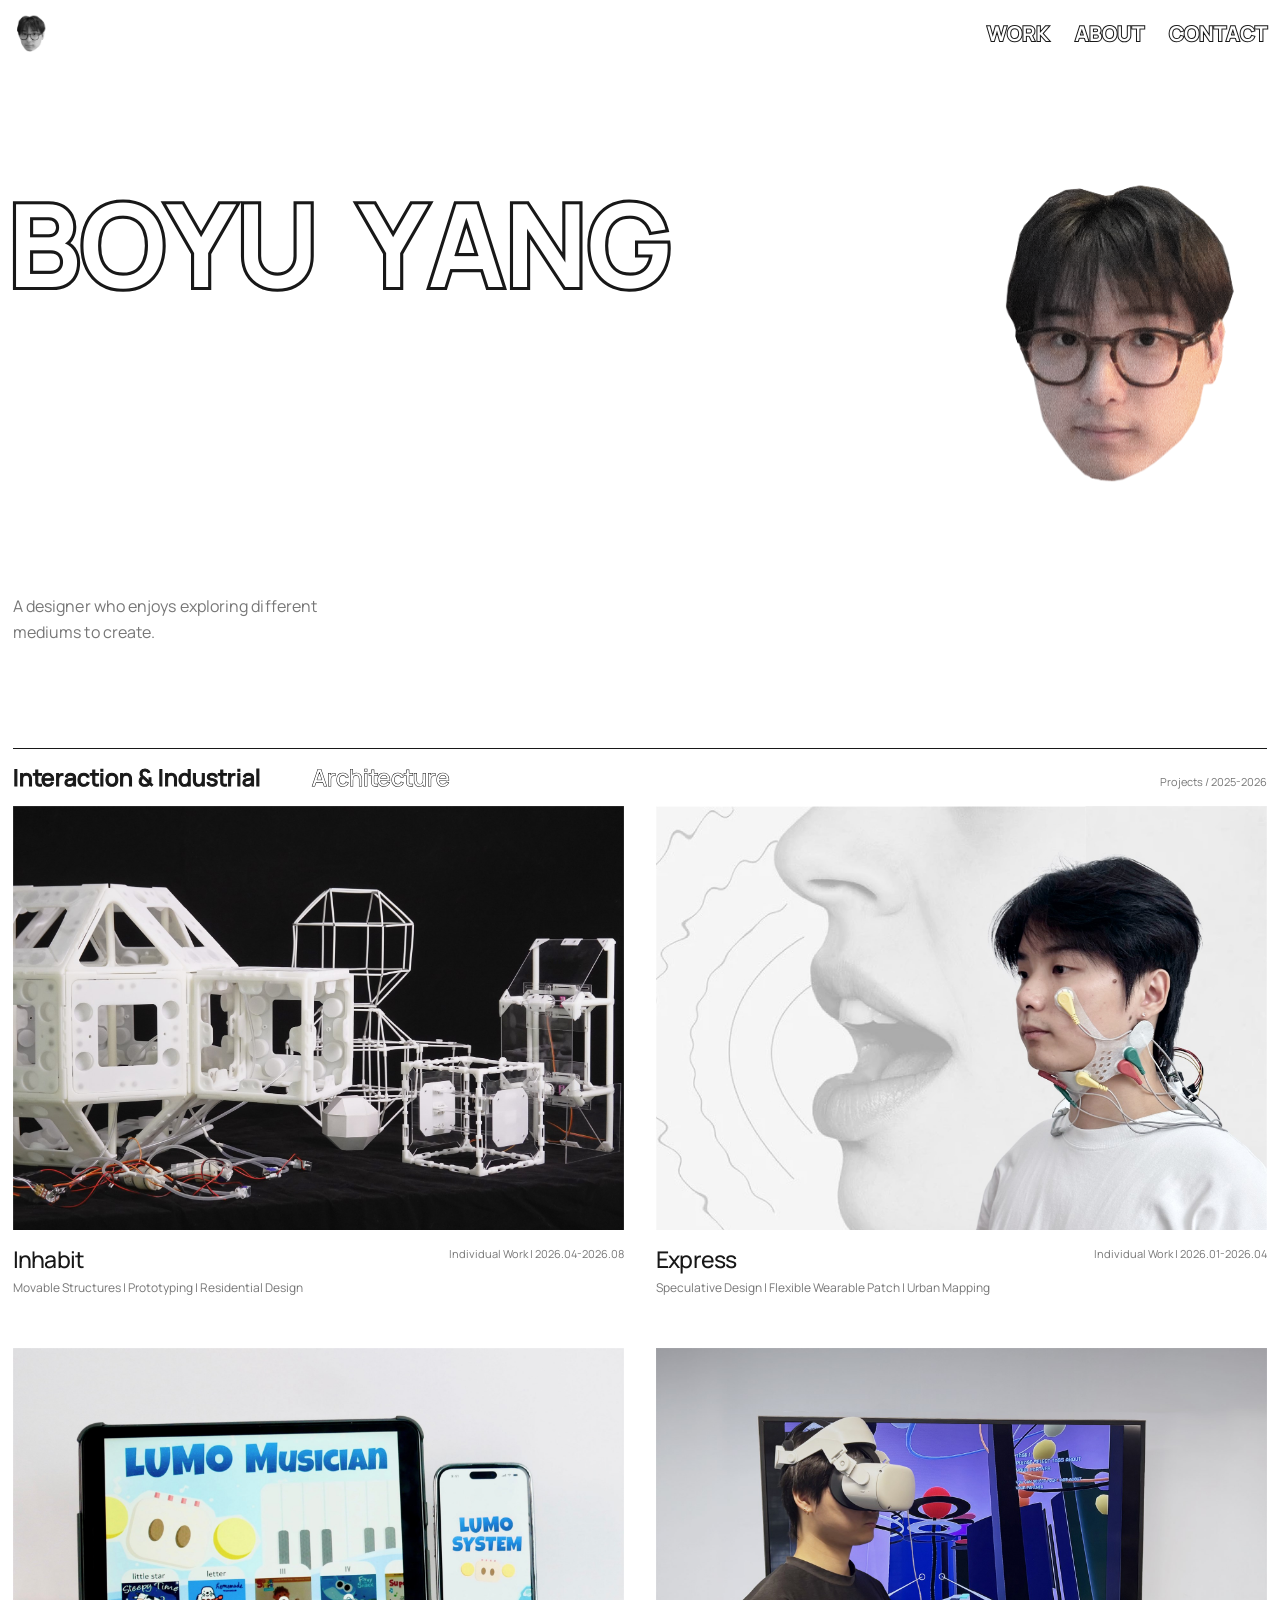
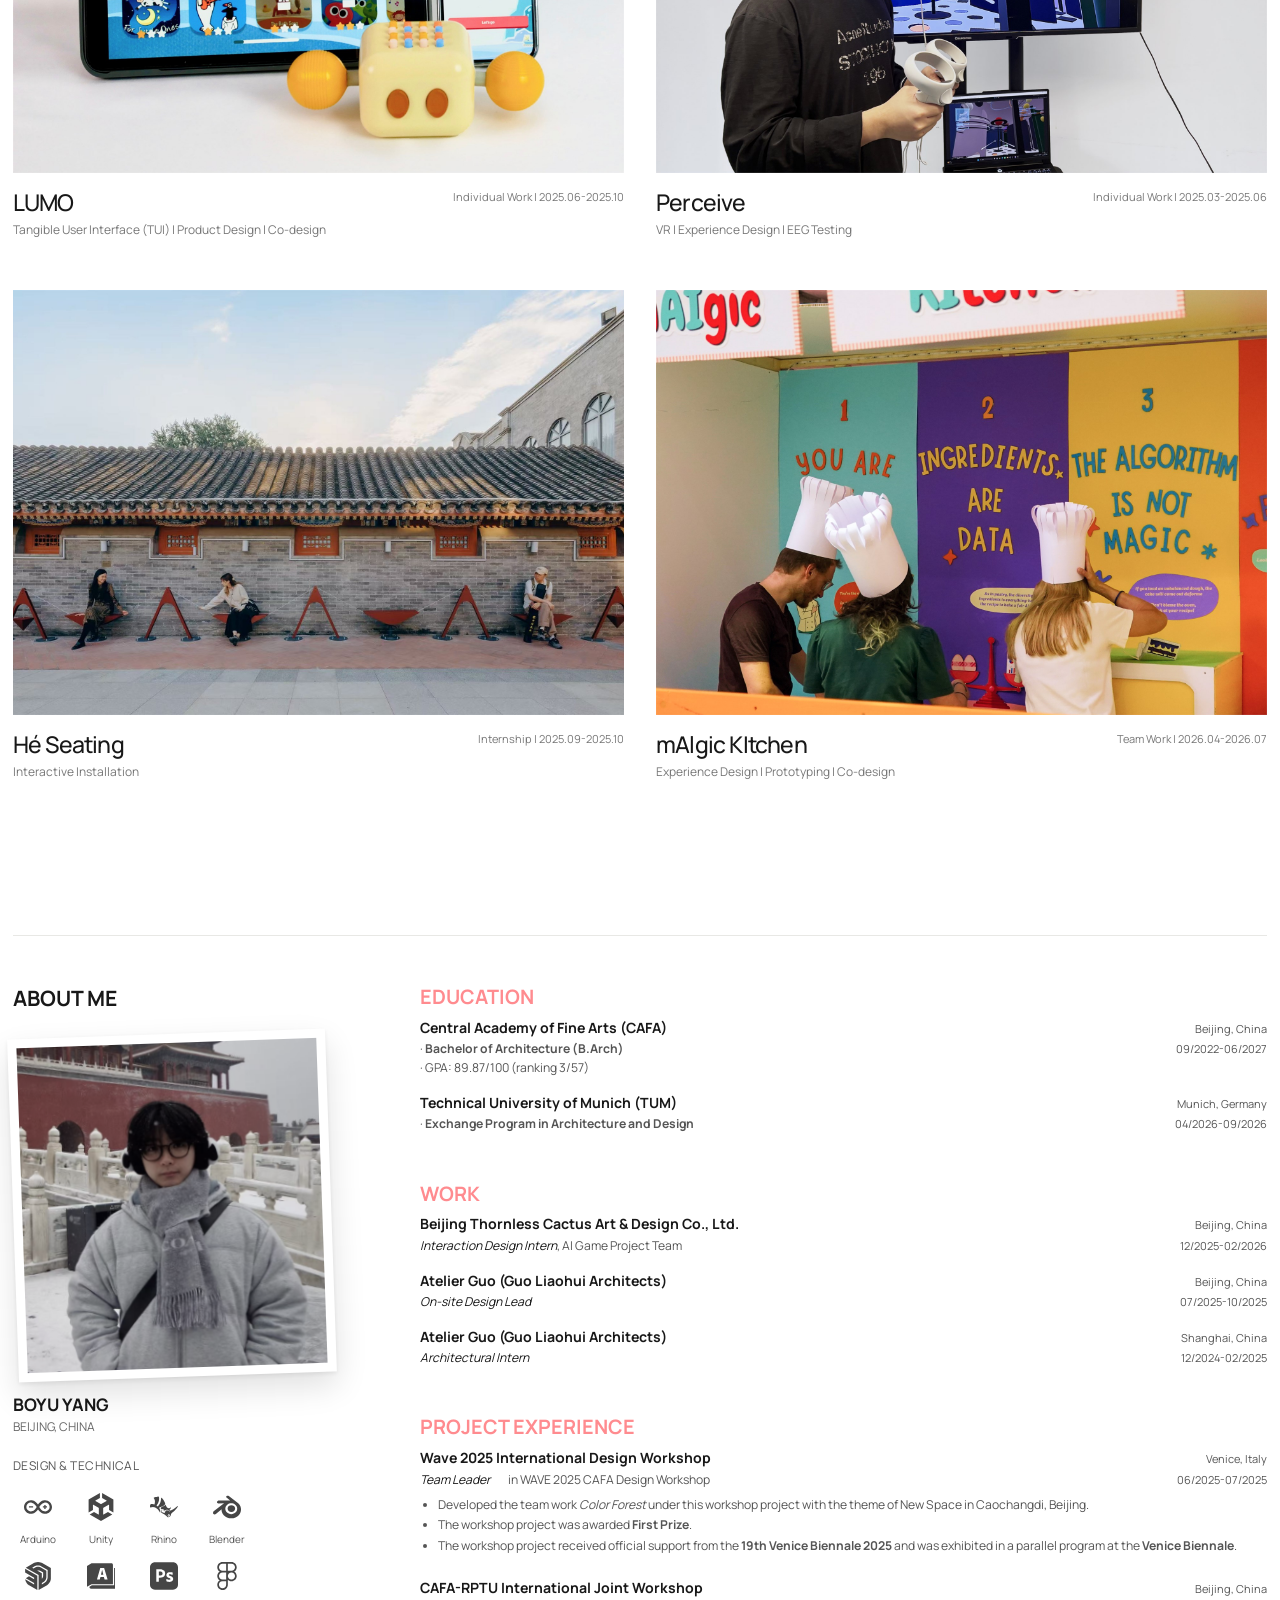
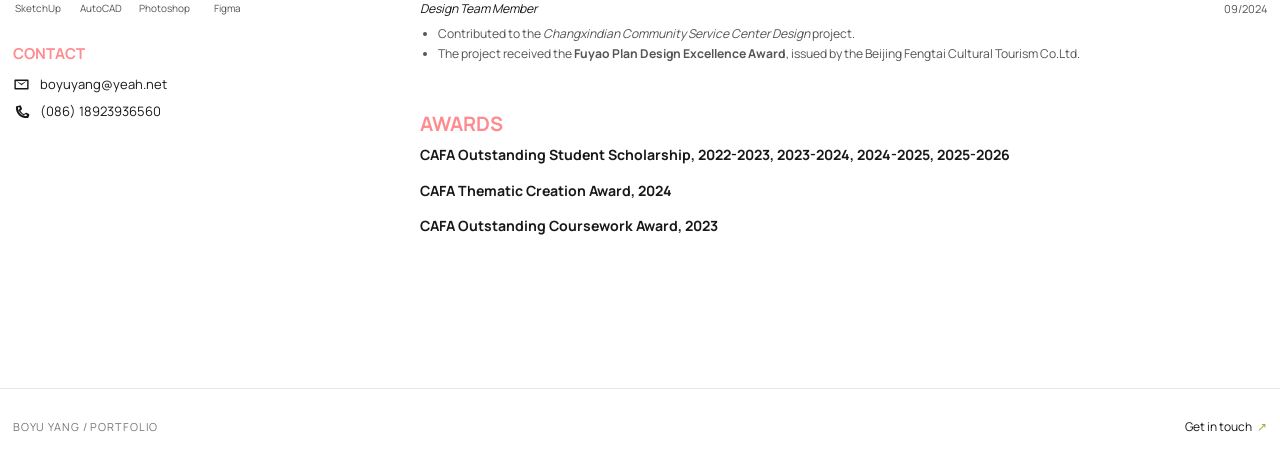
==== index.html @ ddde2202 "Publish portfolio website" ====
<!doctype html>
<html lang="en">
<head>
  <meta charset="utf-8">
  <meta name="viewport" content="width=device-width, initial-scale=1">
  <meta name="theme-color" content="#ffffff">
  <meta name="description" content="Boyu Yang portfolio.">
  <title>Boyu Yang</title>
  <link rel="preconnect" href="https://fonts.googleapis.com">
  <link rel="preconnect" href="https://fonts.gstatic.com" crossorigin>
  <link href="https://fonts.googleapis.com/css2?family=Manrope:wght@400;500;600;700;800&display=swap" rel="stylesheet">
  <link rel="stylesheet" href="cursor.css">
  <style>
    :root {
      color-scheme: light;
      --paper: #fff;
      --ink: #181818;
      --muted: #777;
      --line: #e8e8e5;
      --accent: #b8d947;
      --page-gutter: clamp(12px, 1vw, 20px);
      --content-width: 100%;
    }

    * { box-sizing: border-box; }

    html { scroll-behavior: smooth; }

    body {
      margin: 0;
      background: var(--paper);
      color: var(--ink);
      font-family: "Manrope", "Helvetica Neue", Helvetica, Arial, sans-serif;
      -webkit-font-smoothing: antialiased;
    }

    .page-shell {
      width: min(100%, var(--content-width));
      margin-inline: auto;
      padding-inline: var(--page-gutter);
    }

    .topbar {
      height: 82px;
      display: flex;
      align-items: center;
      justify-content: space-between;
      font-size: 12px;
      letter-spacing: .035em;
      transform: translateY(-8px);
    }

    .wordmark {
      display: inline-flex;
      width: 38px;
      height: 38px;
      text-decoration: none;
      transition: color .25s ease, transform .25s ease;
    }

    .wordmark img { display: block; width: 100%; height: 100%; object-fit: contain; filter: grayscale(1); }
    .wordmark:hover { transform: scale(1.12) rotate(-5deg); }

    .nav {
      display: flex;
      align-items: center;
      gap: clamp(14px, 2vw, 28px);
    }

    .nav a {
      display: inline-flex;
      align-items: center;
      color: var(--paper);
      -webkit-text-fill-color: var(--paper);
      font-family: "Manrope", Arial, sans-serif;
      font-size: clamp(18px, 1.6vw, 24px);
      font-weight: 700;
      letter-spacing: 0;
      line-height: 1;
      text-decoration: none;
      -webkit-text-stroke: 2px var(--ink);
      paint-order: stroke fill;
      transition: color .2s ease, transform .2s ease;
    }

    .nav a:focus-visible { outline: 2px solid var(--accent); outline-offset: 2px; }
    .nav a:hover { color: var(--ink); -webkit-text-fill-color: var(--ink); transform: scale(1.12); }

    .hero {
      min-height: min(74vh, 780px);
      display: grid;
      grid-template-columns: minmax(0, 1fr) minmax(220px, 30%);
      align-items: start;
      gap: clamp(28px, 4.5vw, 80px);
      padding-top: clamp(38px, 7vw, 96px);
      padding-bottom: clamp(56px, 8vw, 112px);
    }

    .hero-copy {
      min-width: 0;
      display: flex;
      flex-direction: column;
      align-self: stretch;
    }

    .section-label, .project-meta, .footer-note {
      font-size: 11px;
      line-height: 1.4;
      letter-spacing: .08em;
    }

    .hero-title-svg {
      display: block;
      width: min(100%, 960px);
      height: auto;
      margin-left: -5px;
      overflow: visible;
    }

    .hero-title-svg text {
      font-family: "Manrope", Arial, sans-serif;
      font-size: 140px;
      font-weight: 700;
      letter-spacing: 0;
      paint-order: stroke fill;
      stroke: var(--ink);
      stroke-width: 7.6px;
      stroke-linejoin: miter;
      stroke-linecap: butt;
    }

    .hero-title-svg tspan {
      fill: var(--paper);
      stroke: inherit;
      cursor: default;
      transition: fill .2s ease;
    }

    .hero-title-svg tspan:hover { fill: var(--ink); }

    .hero-intro {
      max-width: 360px;
      margin: auto 0 0;
      color: #777;
      font-size: clamp(14px, 1.25vw, 17px);
      line-height: 1.65;
      letter-spacing: .005em;
    }

    .name-letter {
      display: inline;
      color: transparent;
      -webkit-text-fill-color: transparent;
      transform-origin: 50% 85%;
      transition: color .2s ease, -webkit-text-fill-color .2s ease;
    }

    .name-letter:hover {
      color: var(--ink);
      -webkit-text-fill-color: var(--ink);
      transform: none;
    }

    .hero-portrait {
      display: block;
      width: min(100%, clamp(220px, 19vw, 300px));
      max-height: min(40vh, 347px);
      object-fit: contain;
      object-position: center bottom;
      justify-self: end;
      margin-right: clamp(12px, 1.5vw, 24px);
      --tilt-x: 0deg;
      --tilt-y: 0deg;
      --shift-x: 0px;
      --shift-y: 0px;
      --portrait-scale: 1;
      transform: perspective(900px) rotateX(var(--tilt-y)) rotateY(var(--tilt-x)) translate3d(var(--shift-x), var(--shift-y), 0) scale(var(--portrait-scale));
      transform-style: preserve-3d;
      transition: transform .35s cubic-bezier(.2, .8, .2, 1), filter .35s ease;
      will-change: transform;
    }

    .hero-portrait:hover {
      --portrait-scale: 1.22;
      filter: drop-shadow(0 16px 18px rgb(0 0 0 / 10%));
    }

    .work-section { padding-bottom: clamp(90px, 12vw, 170px); }

    .section-heading {
      display: flex;
      justify-content: space-between;
      align-items: baseline;
      gap: 20px;
      padding: 17px 0;
      border-top: 1px solid var(--ink);
    }

    .section-label { margin: 0; }
    .work-count { color: var(--muted); font-size: 11px; }
    .visually-hidden {
      position: absolute;
      width: 1px;
      height: 1px;
      padding: 0;
      margin: -1px;
      overflow: hidden;
      clip: rect(0, 0, 0, 0);
      white-space: nowrap;
      border: 0;
    }

    .work-categories {
      display: flex;
      align-items: baseline;
      gap: clamp(40px, 4vw, 60px);
      flex-wrap: wrap;
    }

    .work-category {
      appearance: none;
      padding: 0;
      border: 0;
      background: transparent;
      color: var(--paper);
      -webkit-text-fill-color: var(--paper);
      font-family: "Manrope", Arial, sans-serif;
      font-size: clamp(18px, 1.8vw, 24px);
      font-weight: 500;
      letter-spacing: 0;
      line-height: 1;
      text-decoration: none;
      -webkit-text-stroke: 1px var(--ink);
      paint-order: stroke fill;
      cursor: pointer;
      transform-origin: left center;
      transition: color .2s ease, transform .2s ease;
    }

    .work-category[aria-pressed="true"] {
      color: var(--ink);
      -webkit-text-fill-color: var(--ink);
    }

    .work-category:hover,
    .work-category:focus-visible {
      color: var(--ink);
      -webkit-text-fill-color: var(--ink);
      transform: scale(1.12);
    }

    .work-category:focus-visible { outline: 2px solid var(--accent); outline-offset: 4px; }

    .project-grid {
      display: grid;
      grid-template-columns: repeat(2, minmax(0, 1fr));
      column-gap: clamp(18px, 2.5vw, 36px);
      row-gap: clamp(24px, 4vw, 56px);
    }

    .project-card { min-width: 0; }

    .project-link { display: block; color: inherit; text-decoration: none; }

    .project-image {
      position: relative;
      aspect-ratio: 1.44 / 1;
      overflow: hidden;
      background: #fafaf8;
    }

    .project-image img {
      display: block;
      width: 100%;
      height: 100%;
      object-fit: cover;
      transition: transform .45s ease;
    }

    .project-card:hover .project-image img { transform: scale(1.025); }

    .project-info {
      display: flex;
      justify-content: space-between;
      align-items: start;
      gap: 18px;
      padding-top: 16px;
    }

    .project-copy { min-width: 0; flex: 1 1 auto; }

    .project-title {
      margin: 0 0 6px;
      font-size: clamp(17px, 2vw, 23px);
      line-height: 1.15;
      font-weight: 500;
      letter-spacing: -.035em;
    }

    .project-type { margin: 0; color: var(--muted); font-size: 12px; line-height: 1.5; }
    .project-meta {
      flex: 0 1 40%;
      max-width: 40%;
      margin: 0;
      color: #777;
      text-align: right;
      text-transform: none;
      letter-spacing: 0;
    }

    .about-section {
      display: grid;
      grid-template-columns: minmax(240px, .75fr) minmax(0, 2fr);
      gap: clamp(40px, 7vw, 120px);
      padding: clamp(24px, 4vw, 56px) 0 clamp(90px, 12vw, 164px);
      border-top: 1px solid var(--line);
    }

    .about-sidebar, .about-details { min-width: 0; }

    .about-sidebar {
      display: flex;
      flex-direction: column;
      align-items: start;
    }

    .about-title {
      margin: 0 0 14px;
      font-size: clamp(18px, 1.65vw, 24px);
      line-height: 1;
      letter-spacing: 0;
      font-weight: 700;
    }

    .about-photo-paper {
      width: min(100%, 330px);
      margin-top: 12px;
      padding: 9px;
      background: #fff;
      box-shadow: 0 14px 30px rgb(0 0 0 / 12%), 0 2px 5px rgb(0 0 0 / 8%);
      transform: perspective(900px) rotateX(var(--paper-tilt-x, 0deg)) rotateY(var(--paper-tilt-y, 0deg)) rotate(-2deg) translate3d(var(--paper-shift-x, 0px), var(--paper-shift-y, 0px), 0);
      transform-origin: center;
      animation: paper-drift 5.5s ease-in-out infinite;
      transition: box-shadow .3s ease, transform .2s ease-out;
      will-change: transform;
    }

    .about-photo-paper:hover {
      box-shadow: 0 20px 38px rgb(0 0 0 / 17%), 0 3px 7px rgb(0 0 0 / 10%);
    }

    .about-photo {
      display: block;
      width: 100%;
      height: auto;
    }

    .about-identity {
      display: grid;
      gap: 4px;
      margin: 18px 0 22px;
    }

    .about-name {
      margin: 0;
      font-size: clamp(16px, 1.35vw, 20px);
      line-height: 1.15;
      font-weight: 700;
    }

    .about-address {
      margin: 0;
      color: #666;
      font-size: clamp(12px, .85vw, 14px);
      line-height: 1.4;
    }

    @keyframes paper-drift {
      0%, 100% { translate: 0 0; }
      50% { translate: 0 -8px; }
    }

    .about-heading {
      margin: 0 0 12px;
      color: #ff8b8f;
      font-size: clamp(17px, 1.55vw, 23px);
      line-height: 1;
      letter-spacing: 0;
      font-weight: 700;
    }

    .about-group { margin-bottom: clamp(34px, 4vw, 56px); }
    .about-group:last-child { margin-bottom: 0; }
    .about-group-content { min-width: 0; }

    .about-entry {
      display: grid;
      grid-template-columns: minmax(0, 1fr) auto;
      column-gap: 28px;
      row-gap: 4px;
      margin-bottom: 18px;
      transition: transform .22s ease;
    }

    .about-entry:last-child { margin-bottom: 0; }

    .about-entry strong {
      font-size: clamp(14px, 1.1vw, 17px);
      line-height: 1.25;
      font-weight: 700;
      transition: color .22s ease;
    }

    .about-entry:hover { transform: translateX(3px); }
    .about-entry:hover strong { color: #df7379; }

    .about-date {
      color: #555;
      font-size: clamp(11px, .85vw, 13px);
      line-height: 1.35;
      white-space: nowrap;
    }

    .about-entry span:not(.about-date) {
      color: #555;
      font-size: clamp(12px, .95vw, 14px);
      line-height: 1.4;
    }

    .about-standard-entry {
      margin-bottom: 18px;
      transition: transform .22s ease;
    }

    .about-standard-entry:last-child { margin-bottom: 0; }
    .about-standard-entry:hover { transform: translateX(3px); }

    .about-standard-head,
    .about-standard-detail {
      display: flex;
      align-items: baseline;
      justify-content: space-between;
      gap: 18px;
    }

    .about-standard-head strong {
      color: var(--ink);
      font-size: clamp(14px, 1.1vw, 17px);
      line-height: 1.3;
    }

    .about-standard-location,
    .about-standard-date {
      flex: 0 0 auto;
      color: #555;
      font-size: clamp(11px, .85vw, 13px);
      line-height: 1.35;
      white-space: nowrap;
    }

    .about-standard-detail {
      justify-content: flex-start;
      margin-top: 3px;
      color: #555;
      font-size: clamp(12px, .95vw, 14px);
      line-height: 1.4;
    }

    .about-standard-detail em { color: var(--ink); font-style: italic; }
    .about-standard-detail .about-standard-date { margin-left: auto; }
    .about-standard-note {
      margin: 2px 0 0;
      color: #555;
      font-size: clamp(12px, .95vw, 14px);
      line-height: 1.4;
    }

    .about-project-entry {
      display: block;
      margin-bottom: 24px;
      transition: transform .22s ease;
    }

    .about-project-entry:last-child { margin-bottom: 0; }
    .about-project-entry:hover { transform: translateX(3px); }

    .about-project-head,
    .about-project-role {
      display: flex;
      align-items: baseline;
      justify-content: space-between;
      gap: 18px;
    }

    .about-project-head strong {
      color: var(--ink);
      font-size: clamp(14px, 1.1vw, 17px);
      line-height: 1.3;
    }

    .about-project-location,
    .about-project-date {
      flex: 0 0 auto;
      color: #555;
      font-size: clamp(11px, .85vw, 13px);
      line-height: 1.35;
      white-space: nowrap;
    }

    .about-project-role {
      justify-content: flex-start;
      margin-top: 3px;
      color: #555;
      font-size: clamp(12px, .95vw, 14px);
      line-height: 1.4;
    }

    .about-project-role em { color: var(--ink); font-style: italic; }
    .about-project-role .about-project-date { margin-left: auto; }
    .about-project-bullets {
      margin: 8px 0 0;
      padding-left: 18px;
      color: #555;
      font-size: clamp(12px, .95vw, 14px);
      line-height: 1.45;
    }

    .about-project-bullets li { margin: 3px 0; }

    .about-contact {
      display: grid;
      gap: 10px;
      margin-bottom: 0;
    }

    .about-contact-title {
      margin: 0 0 3px;
      color: #ff8b8f;
      font-size: 15px;
      line-height: 1.2;
      font-weight: 700;
    }

    .about-contact a {
      display: flex;
      align-items: center;
      gap: 10px;
      margin: 0;
      color: var(--ink);
      font-size: clamp(13px, 1vw, 15px);
      line-height: 1.35;
      text-decoration: none;
    }

    .about-contact-icon {
      display: block;
      width: 17px;
      height: 17px;
      flex: 0 0 17px;
      fill: currentColor;
    }

    .about-contact a { transition: color .2s ease, transform .2s ease; }
    .about-contact a:hover { color: #df7379; text-decoration: underline; text-underline-offset: 4px; transform: translateX(2px); }

    .about-location { color: #555 !important; }

    .about-skills-label {
      margin: 0 0 14px;
      color: #555;
      font-size: 12px;
      line-height: 1.4;
      text-transform: uppercase;
      letter-spacing: .04em;
    }

    .about-skills {
      display: grid;
      grid-template-columns: repeat(4, minmax(0, 1fr));
      gap: 12px;
      margin-bottom: 30px;
    }

    .about-skill {
      display: grid;
      justify-items: center;
      gap: 7px;
      min-width: 0;
      color: #555;
      font-size: 10px;
      text-align: center;
    }

    .about-skill-icon {
      display: grid;
      place-items: center;
      width: 36px;
      height: 36px;
      padding: 4px;
      object-fit: contain;
      opacity: .72;
      transition: opacity .2s ease, transform .2s ease;
    }

    .about-skill:hover .about-skill-icon {
      opacity: 1;
      transform: translateY(-2px);
    }

    .footer {
      display: flex;
      justify-content: space-between;
      align-items: center;
      min-height: 76px;
      border-top: 1px solid var(--line);
      color: #777;
    }

    .footer-note { margin: 0; }
    .contact-link { color: var(--ink); font-size: 12px; text-decoration: none; }
    .contact-link span { color: #9eaf3c; padding-left: 5px; }

    @media (max-width: 640px) {
      .hero {
        min-height: auto;
        grid-template-columns: 1fr;
        gap: 44px;
        padding-top: 56px;
        padding-bottom: 78px;
      }
      .topbar { height: 70px; }
      .wordmark { font-size: 17px; }
      .nav { gap: 12px; }
      .nav a { font-size: 15px; }
      .section-heading { align-items: flex-end; flex-wrap: wrap; row-gap: 12px; }
      .work-categories { gap: 20px; }
      .work-category { font-size: 15px; }
      .hero-title-svg { margin-left: -2px; }
      .hero-portrait { width: min(47vw, 193px); max-height: 231px; }
      .project-grid { grid-template-columns: 1fr; row-gap: 43px; }
      .project-image { aspect-ratio: 1.25 / 1; }
      .project-info { flex-direction: column; gap: 8px; }
      .project-meta { max-width: none; text-align: left; }
      .about-section { grid-template-columns: 1fr; gap: 26px; }
      .about-title { margin-bottom: 24px; }
      .about-photo-paper { width: min(100%, 270px); margin-top: 8px; }
      .about-contact { margin-top: 0; }
      .about-skills { grid-template-columns: repeat(4, minmax(0, 1fr)); }
      .about-entry { grid-template-columns: 1fr; gap: 3px; }
      .about-date { white-space: normal; }
      .footer { min-height: 72px; }
    }

    @media (prefers-reduced-motion: reduce) {
      *, *::before, *::after { scroll-behavior: auto !important; transition-duration: .01ms !important; animation-duration: .01ms !important; animation-iteration-count: 1 !important; }
      .about-photo-paper { animation: none; transform: rotate(-2deg); }
    }

    @media (hover: none) {
      .work-category:hover, .work-category:focus-visible { transform: none; }
    }

    @media (hover: none) {
      .hero-portrait { will-change: auto; }
      .hero-portrait:hover { --portrait-scale: 1; filter: none; }
      .hero-title-svg tspan:hover { fill: var(--paper); }
      .about-photo-paper:hover, .about-entry:hover, .about-contact a:hover { transform: none; filter: none; }
      .about-photo-paper { animation: none; transform: rotate(-2deg); }
      .about-entry:hover strong, .about-contact a:hover { color: inherit; }
    }
  </style>
</head>
<body>
  <header class="topbar page-shell">
    <a class="wordmark" href="#top" aria-label="Boyu Yang, home"><img decoding="async" src="assets/profile.png" alt=""></a>
    <nav class="nav" aria-label="Main navigation">
      <a href="#work">WORK</a>
      <a href="#about">ABOUT</a>
      <a href="#contact">CONTACT</a>
    </nav>
  </header>

  <main id="top" class="page-shell">
    <section class="hero" aria-labelledby="hero-title">
      <div class="hero-copy">
        <svg id="hero-title" class="hero-title-svg" viewBox="0 0 1000 180" role="img" aria-label="BOYU YANG" preserveAspectRatio="xMinYMid meet">
          <text x="0" y="140"><tspan>B</tspan><tspan>O</tspan><tspan>Y</tspan><tspan>U</tspan><tspan dx="48">Y</tspan><tspan>A</tspan><tspan>N</tspan><tspan>G</tspan></text>
        </svg>
        <p class="hero-intro">A designer who enjoys exploring different mediums to create.</p>
      </div>
      <img decoding="async" class="hero-portrait" src="assets/profile.png" alt="">
    </section>

    <section id="work" class="work-section" aria-labelledby="work-title">
      <div class="section-heading">
        <h2 id="work-title" class="visually-hidden">Selected work</h2>
        <nav class="work-categories" aria-label="Project categories">
          <button class="work-category" type="button" data-work-category="interaction-industrial" aria-controls="project-grid" aria-pressed="true">Interaction &amp; Industrial</button>
          <button class="work-category" type="button" data-work-category="architecture" aria-controls="project-grid" aria-pressed="false">Architecture</button>
        </nav>
        <span class="work-count">Projects / 2025-2026</span>
      </div>
      <div id="project-grid" class="project-grid">
        <article class="project-card" data-category="interaction-industrial">
          <a class="project-link" href="inhabit.html" aria-label="View Inhabit project">
            <div class="project-image"><img src="assets/covers/inhabit.jpg" width="1920" height="1334" loading="lazy" decoding="async" alt="Inhabit project cover"></div>
            <div class="project-info">
              <div class="project-copy">
                <h3 class="project-title">Inhabit</h3>
                <p class="project-type">Movable Structures | Prototyping | Residential Design</p>
              </div>
              <p class="project-meta">Individual Work | 2026.04-2026.08</p>
            </div>
          </a>
        </article>
        <article class="project-card" data-category="interaction-industrial">
          <a class="project-link" href="express.html" aria-label="View Express project">
            <div class="project-image"><img src="assets/covers/express.jpg" width="1920" height="1334" loading="lazy" decoding="async" alt="Express project cover"></div>
            <div class="project-info">
              <div class="project-copy">
                <h3 class="project-title">Express</h3>
                <p class="project-type">Speculative Design | Flexible Wearable Patch | Urban Mapping</p>
              </div>
              <p class="project-meta">Individual Work | 2026.01-2026.04</p>
            </div>
          </a>
        </article>
        <article class="project-card" data-category="interaction-industrial">
          <a class="project-link" href="lumo.html" aria-label="View LUMO project">
            <div class="project-image"><img src="assets/covers/lumo.jpg" width="1920" height="1334" loading="lazy" decoding="async" alt="LUMO project cover"></div>
            <div class="project-info">
              <div class="project-copy">
                <h3 class="project-title">LUMO</h3>
                <p class="project-type">Tangible User Interface (TUI) | Product Design | Co-design</p>
              </div>
              <p class="project-meta">Individual Work | 2025.06-2025.10</p>
            </div>
          </a>
        </article>
        <article class="project-card" data-category="interaction-industrial">
          <a class="project-link" href="perceive.html" aria-label="View Perceive project">
            <div class="project-image"><img src="assets/covers/perceive.jpg" width="1920" height="1334" loading="lazy" decoding="async" alt="Perceive project cover"></div>
            <div class="project-info">
              <div class="project-copy">
                <h3 class="project-title">Perceive</h3>
                <p class="project-type">VR | Experience Design | EEG Testing</p>
              </div>
              <p class="project-meta">Individual Work | 2025.03-2025.06</p>
            </div>
          </a>
        </article>
        <article class="project-card" data-category="interaction-industrial">
          <a class="project-link" href="he-seating.html" aria-label="View Hé Seating project">
            <div class="project-image"><img src="assets/covers/he-seating.jpg" width="1920" height="1168" loading="lazy" decoding="async" alt="Hé Seating project cover"></div>
            <div class="project-info">
              <div class="project-copy">
                <h3 class="project-title">Hé Seating</h3>
                <p class="project-type">Interactive Installation</p>
              </div>
              <p class="project-meta">Internship | 2025.09-2025.10</p>
            </div>
          </a>
        </article>
        <article class="project-card" data-category="interaction-industrial">
          <a class="project-link" href="malgic-kitchen.html" aria-label="View mAlgic Kitchen project">
            <div class="project-image"><img src="assets/covers/malgic-kitchen.jpg" width="1920" height="1334" loading="lazy" decoding="async" alt="mAlgic KItchen project cover"></div>
            <div class="project-info">
              <div class="project-copy">
                <h3 class="project-title">mAlgic KItchen</h3>
                <p class="project-type">Experience Design | Prototyping | Co-design</p>
              </div>
              <p class="project-meta">Team Work | 2026.04-2026.07</p>
            </div>
          </a>
        </article>
        <article class="project-card" data-category="architecture">
          <a class="project-link" href="kill-the-skyscraper.html" aria-label="View Kill the skyscraper project">
            <div class="project-image"><img src="assets/covers/kill-the-skyscraper.jpg" width="1440" height="900" loading="lazy" decoding="async" alt="Kill the skyscraper project cover"></div>
            <div class="project-info">
              <div class="project-copy">
                <h3 class="project-title">Kill the skyscraper</h3>
                <p class="project-type">Urban Design | Speculative Architecture</p>
              </div>
              <p class="project-meta">Individual Work | 2025.11-2026.01</p>
            </div>
          </a>
        </article>
        <article class="project-card" data-category="architecture">
          <a class="project-link" href="folded-mountains.html" aria-label="View Folded Mountains, Winding Paths project">
            <div class="project-image"><img src="assets/covers/folded-mountains.jpg" width="3674" height="2588" loading="lazy" decoding="async" alt="Folded Mountains, Winding Paths project cover"></div>
            <div class="project-info">
              <div class="project-copy">
                <h3 class="project-title">Folded Mountains, Winding Paths</h3>
                <p class="project-type">Architecture | Museum Design | Narrative Design</p>
              </div>
              <p class="project-meta">Individual Work | 2025.02-2025.05</p>
            </div>
          </a>
        </article>
      </div>
    </section>

    <section id="about" class="about-section" aria-labelledby="about-title">
      <div class="about-sidebar">
        <h2 id="about-title" class="about-title">ABOUT ME</h2>
        <div class="about-photo-paper" aria-label="Portrait photograph of Boyu Yang">
          <img loading="lazy" decoding="async" width="628" height="682" class="about-photo" src="assets/about-photo.png" alt="Boyu Yang in Beijing">
        </div>
        <div class="about-identity">
          <p class="about-name">BOYU YANG</p>
          <p class="about-address">BEIJING, CHINA</p>
        </div>
        <p class="about-skills-label">Design &amp; Technical</p>
        <div class="about-skills" aria-label="Design and technical skills">
          <div class="about-skill"><img class="about-skill-icon" src="assets/software-icons/arduino.svg" alt=""><span>Arduino</span></div>
          <div class="about-skill"><img class="about-skill-icon" src="assets/software-icons/unity.svg" alt=""><span>Unity</span></div>
          <div class="about-skill"><img class="about-skill-icon" src="assets/software-icons/rhino.svg" alt=""><span>Rhino</span></div>
          <div class="about-skill"><img class="about-skill-icon" src="assets/software-icons/blender.svg" alt=""><span>Blender</span></div>
          <div class="about-skill"><img class="about-skill-icon" src="assets/software-icons/sketchup.svg" alt=""><span>SketchUp</span></div>
          <div class="about-skill"><img class="about-skill-icon" src="assets/software-icons/autocad.svg" alt=""><span>AutoCAD</span></div>
          <div class="about-skill"><img class="about-skill-icon" src="assets/software-icons/photoshop.svg" alt=""><span>Photoshop</span></div>
          <div class="about-skill"><img class="about-skill-icon" src="assets/software-icons/figma.svg" alt=""><span>Figma</span></div>
        </div>
        <div class="about-contact" aria-label="Contact information">
          <h3 class="about-contact-title">CONTACT</h3>
          <a href="mailto:boyuyang@yeah.net">
            <svg class="about-contact-icon" viewBox="0 0 24 24" aria-hidden="true"><path d="M3 5h18a1 1 0 0 1 1 1v12a1 1 0 0 1-1 1H3a1 1 0 0 1-1-1V6a1 1 0 0 1 1-1Zm9 8.2L4.7 7H4v10h16V7h-.7L12 13.2Zm0-2.1L19.1 7H4.9l7.1 4.1Z"/></svg>
            <span>boyuyang@yeah.net</span>
          </a>
          <a href="tel:+8618923936560">
            <svg class="about-contact-icon" viewBox="0 0 24 24" aria-hidden="true"><path d="M6.6 2.8 9.4 2a1.7 1.7 0 0 1 2 1l1.2 3.1a1.7 1.7 0 0 1-.5 1.9l-1.7 1.4a15.4 15.4 0 0 0 5.2 5.2l1.4-1.7a1.7 1.7 0 0 1 1.9-.5l3.1 1.2a1.7 1.7 0 0 1 1 2l-.8 2.8a2 2 0 0 1-2 1.5C10.4 20 4 13.6 4.1 4.8a2 2 0 0 1 1.5-2Zm.4 2c.1 7.2 5 12.1 12.2 12.2l.5-1.8-2.4-.9-1.7 2-1-.4a17.2 17.2 0 0 1-6.5-6.5l-.4-1 2-1.7-.9-2.4L7 4.8Z"/></svg>
            <span>(086) 18923936560</span>
          </a>
        </div>
      </div>
      <div class="about-details">
        <div class="about-group">
          <h3 class="about-heading">EDUCATION</h3>
          <div class="about-group-content">
            <div class="about-standard-entry">
              <div class="about-standard-head">
                <strong>Central Academy of Fine Arts (CAFA)</strong>
                <span class="about-standard-location">Beijing, China</span>
              </div>
              <div class="about-standard-detail"><span>· <strong>Bachelor of Architecture (B.Arch)</strong></span><span class="about-standard-date">09/2022-06/2027</span></div>
              <p class="about-standard-note">· GPA: 89.87/100 (ranking 3/57)</p>
            </div>
            <div class="about-standard-entry">
              <div class="about-standard-head">
                <strong>Technical University of Munich (TUM)</strong>
                <span class="about-standard-location">Munich, Germany</span>
              </div>
              <div class="about-standard-detail"><span>· <strong>Exchange Program in Architecture and Design</strong></span><span class="about-standard-date">04/2026-09/2026</span></div>
            </div>
          </div>
        </div>

        <div class="about-group">
          <h3 class="about-heading">WORK</h3>
          <div class="about-group-content">
            <div class="about-standard-entry">
              <div class="about-standard-head">
                <strong>Beijing Thornless Cactus Art &amp; Design Co., Ltd.</strong>
                <span class="about-standard-location">Beijing, China</span>
              </div>
              <div class="about-standard-detail"><span><em>Interaction Design Intern</em>, AI Game Project Team</span><span class="about-standard-date">12/2025-02/2026</span></div>
            </div>
            <div class="about-standard-entry">
              <div class="about-standard-head">
                <strong>Atelier Guo (Guo Liaohui Architects)</strong>
                <span class="about-standard-location">Beijing, China</span>
              </div>
              <div class="about-standard-detail"><span><em>On-site Design Lead</em></span><span class="about-standard-date">07/2025-10/2025</span></div>
            </div>
            <div class="about-standard-entry">
              <div class="about-standard-head">
                <strong>Atelier Guo (Guo Liaohui Architects)</strong>
                <span class="about-standard-location">Shanghai, China</span>
              </div>
              <div class="about-standard-detail"><span><em>Architectural Intern</em></span><span class="about-standard-date">12/2024-02/2025</span></div>
            </div>
          </div>
        </div>

        <div class="about-group">
          <h3 class="about-heading">PROJECT EXPERIENCE</h3>
          <div class="about-group-content">
            <article class="about-project-entry">
              <div class="about-project-head">
                <strong>Wave 2025 International Design Workshop</strong>
                <span class="about-project-location">Venice, Italy</span>
              </div>
              <div class="about-project-role"><em>Team Leader</em> in WAVE 2025 CAFA Design Workshop <span class="about-project-date">06/2025-07/2025</span></div>
              <ul class="about-project-bullets">
                <li>Developed the team work <em>Color Forest</em> under this workshop project with the theme of New Space in Caochangdi, Beijing.</li>
                <li>The workshop project was awarded <strong>First Prize</strong>.</li>
                <li>The workshop project received official support from the <strong>19th Venice Biennale 2025</strong> and was exhibited in a parallel program at the <strong>Venice Biennale</strong>.</li>
              </ul>
            </article>
            <article class="about-project-entry">
              <div class="about-project-head">
                <strong>CAFA-RPTU International Joint Workshop</strong>
                <span class="about-project-location">Beijing, China</span>
              </div>
              <div class="about-project-role"><em>Design Team Member</em> <span class="about-project-date">09/2024</span></div>
              <ul class="about-project-bullets">
                <li>Contributed to the <em>Changxindian Community Service Center Design</em> project.</li>
                <li>The project received the <strong>Fuyao Plan Design Excellence Award</strong>, issued by the Beijing Fengtai Cultural Tourism Co.Ltd.</li>
              </ul>
            </article>
          </div>
        </div>

        <div class="about-group">
          <h3 class="about-heading">AWARDS</h3>
          <div class="about-group-content">
            <div class="about-entry"><strong>CAFA Outstanding Student Scholarship, 2022-2023, 2023-2024, 2024-2025, 2025-2026</strong></div>
            <div class="about-entry"><strong>CAFA Thematic Creation Award, 2024</strong></div>
            <div class="about-entry"><strong>CAFA Outstanding Coursework Award, 2023</strong></div>
          </div>
        </div>

      </div>
    </section>
  </main>

  <footer id="contact" class="footer page-shell">
    <p class="footer-note">BOYU YANG / PORTFOLIO</p>
    <a class="contact-link" href="mailto:hello@boyuyang.com">Get in touch<span aria-hidden="true">↗</span></a>
  </footer>
  
  <script>
    const portrait = document.querySelector('.hero-portrait');
    const aboutPhotoPaper = document.querySelector('.about-photo-paper');
    const canTilt = window.matchMedia('(hover: hover) and (pointer: fine) and (prefers-reduced-motion: no-preference)');
    const categoryButtons = [...document.querySelectorAll('[data-work-category]')];
    const projectCards = [...document.querySelectorAll('.project-card[data-category]')];

    function selectWorkCategory(category) {
      categoryButtons.forEach((button) => {
        button.setAttribute('aria-pressed', String(button.dataset.workCategory === category));
      });
      projectCards.forEach((card) => {
        card.hidden = card.dataset.category !== category;
      });
    }

    categoryButtons.forEach((button) => {
      button.addEventListener('click', () => selectWorkCategory(button.dataset.workCategory));
    });
    const initialCategory = categoryButtons.find((button) => button.getAttribute('aria-pressed') === 'true');
    if (initialCategory) selectWorkCategory(initialCategory.dataset.workCategory);

    if (aboutPhotoPaper && canTilt.matches) {
      aboutPhotoPaper.addEventListener('pointermove', (event) => {
        const bounds = aboutPhotoPaper.getBoundingClientRect();
        const x = (event.clientX - bounds.left) / bounds.width - 0.5;
        const y = (event.clientY - bounds.top) / bounds.height - 0.5;
        aboutPhotoPaper.style.setProperty('--paper-tilt-y', `${x * 12}deg`);
        aboutPhotoPaper.style.setProperty('--paper-tilt-x', `${y * -10}deg`);
        aboutPhotoPaper.style.setProperty('--paper-shift-x', `${x * 5}px`);
        aboutPhotoPaper.style.setProperty('--paper-shift-y', `${y * 5}px`);
      });

      aboutPhotoPaper.addEventListener('pointerleave', () => {
        aboutPhotoPaper.style.setProperty('--paper-tilt-x', '0deg');
        aboutPhotoPaper.style.setProperty('--paper-tilt-y', '0deg');
        aboutPhotoPaper.style.setProperty('--paper-shift-x', '0px');
        aboutPhotoPaper.style.setProperty('--paper-shift-y', '0px');
      });
    }

    if (portrait && canTilt.matches) {
      portrait.addEventListener('pointermove', (event) => {
        const bounds = portrait.getBoundingClientRect();
        const x = (event.clientX - bounds.left) / bounds.width - 0.5;
        const y = (event.clientY - bounds.top) / bounds.height - 0.5;
        portrait.style.setProperty('--tilt-x', `${x * 30}deg`);
        portrait.style.setProperty('--tilt-y', `${y * -30}deg`);
        portrait.style.setProperty('--shift-x', `${x * 12}px`);
        portrait.style.setProperty('--shift-y', `${y * 12}px`);
      });

      portrait.addEventListener('pointerleave', () => {
        portrait.style.setProperty('--tilt-x', '0deg');
        portrait.style.setProperty('--tilt-y', '0deg');
        portrait.style.setProperty('--shift-x', '0px');
        portrait.style.setProperty('--shift-y', '0px');
      });
    }
  </script>
</body>
</html>
---- cursor.css ----
body, a, button, [role="button"] {
  cursor: url("data:image/svg+xml,%3Csvg xmlns='http://www.w3.org/2000/svg' width='16' height='16' viewBox='0 0 16 16'%3E%3Ccircle cx='8' cy='8' r='4' fill='%23181818' stroke='white' stroke-width='2'/%3E%3C/svg%3E") 8 8, auto;
}

input, textarea, [contenteditable="true"] { cursor: text; }
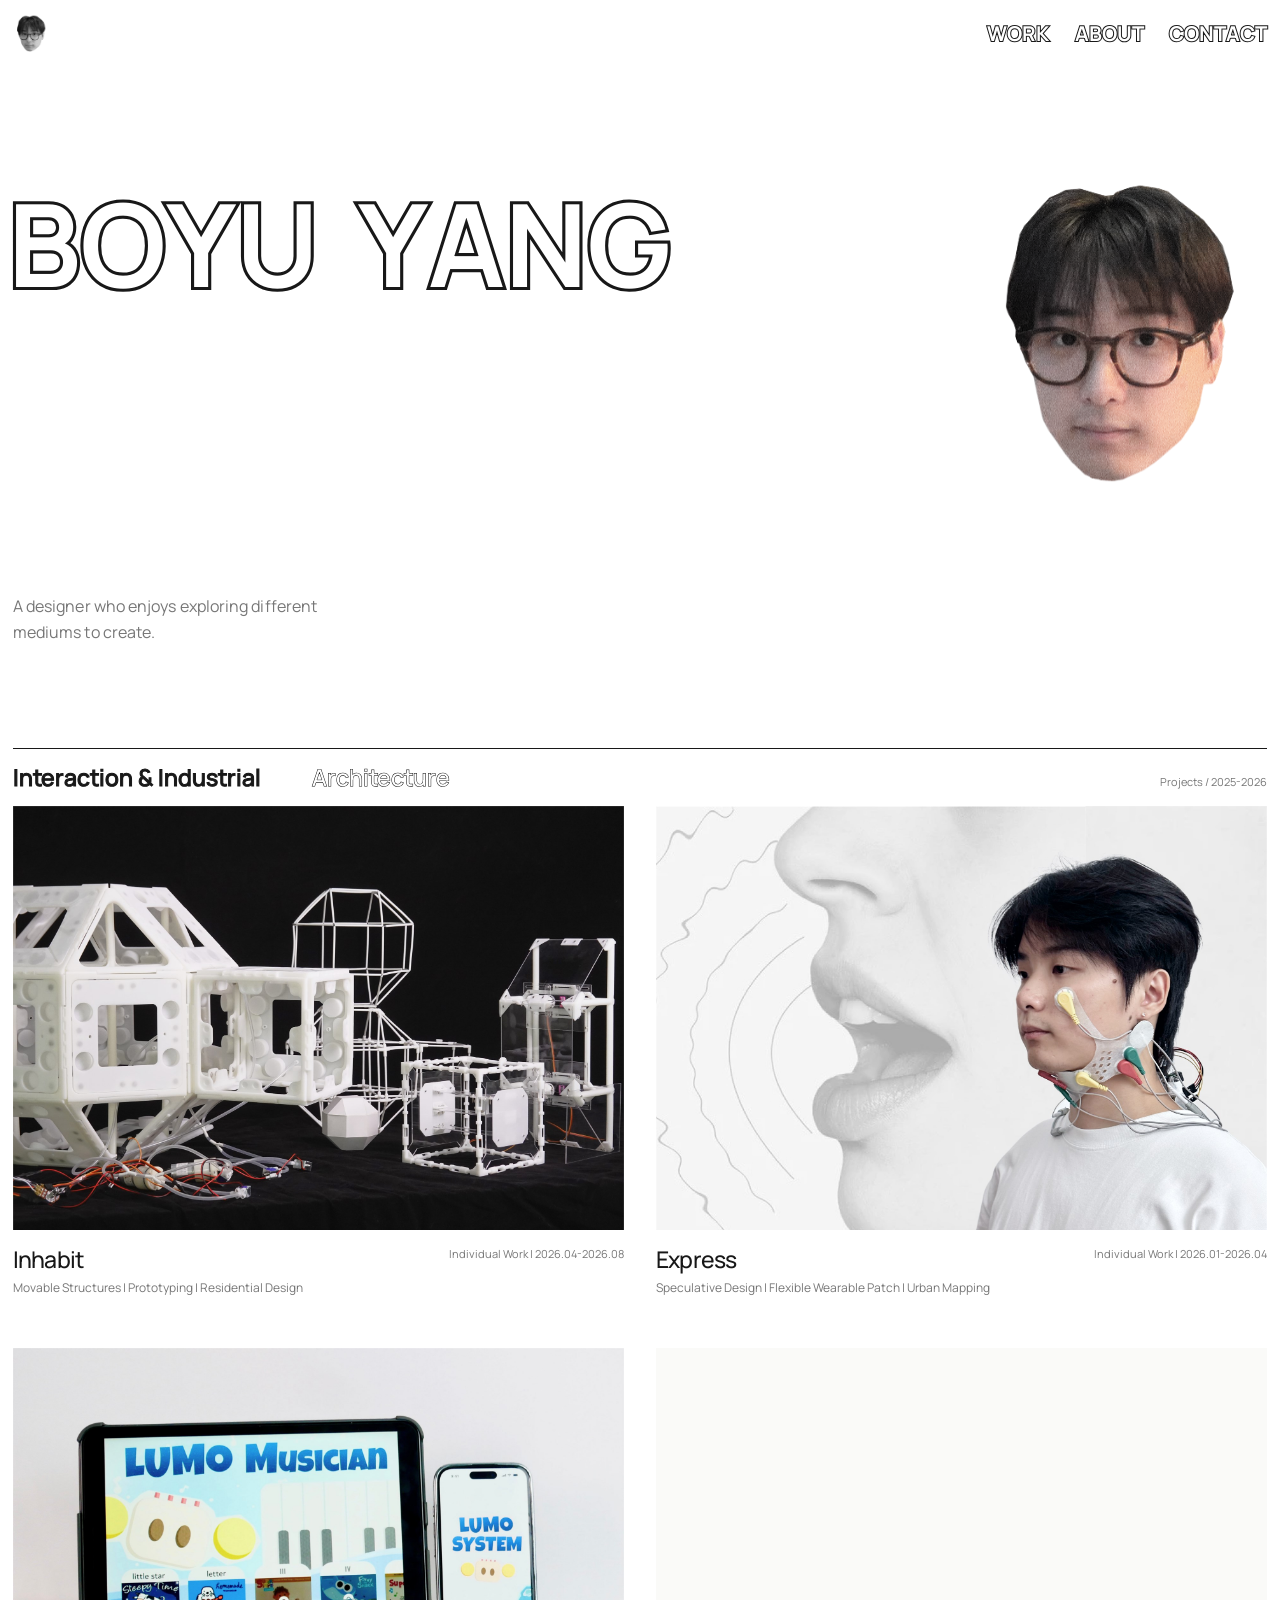
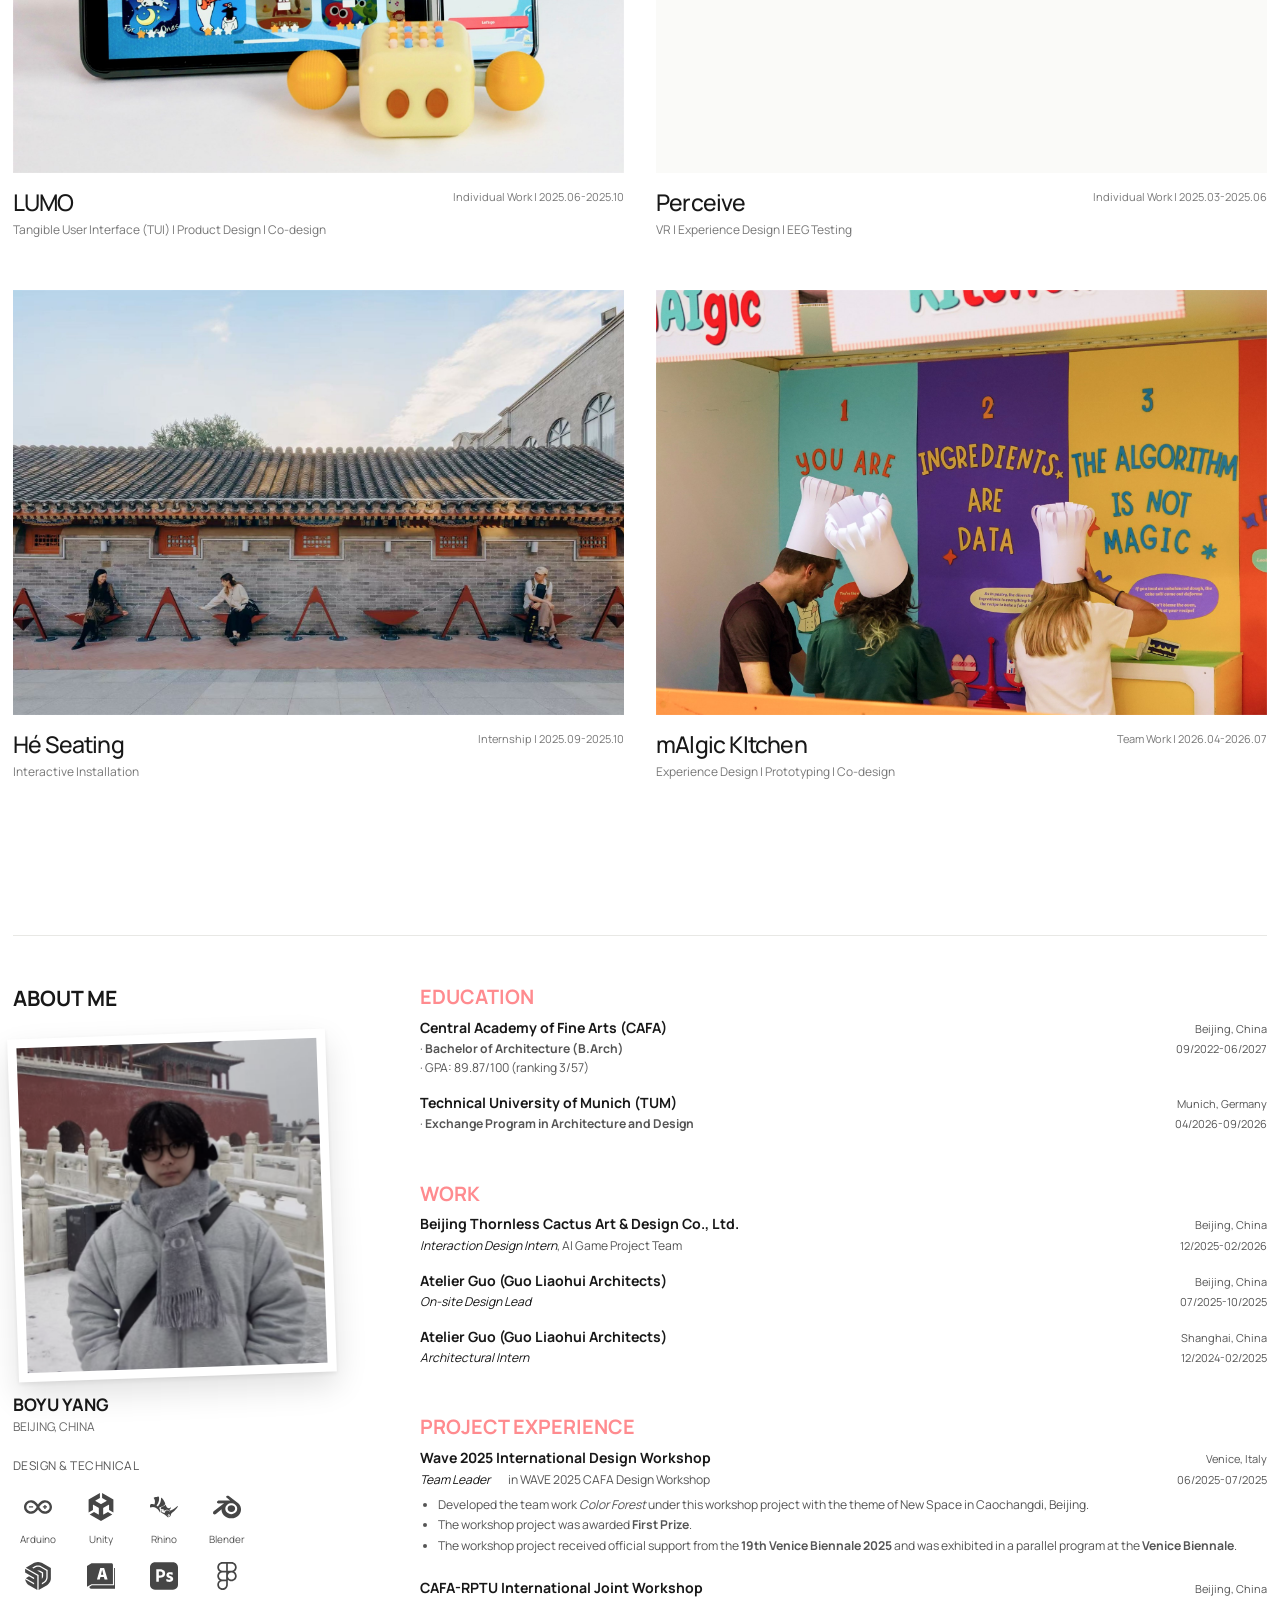
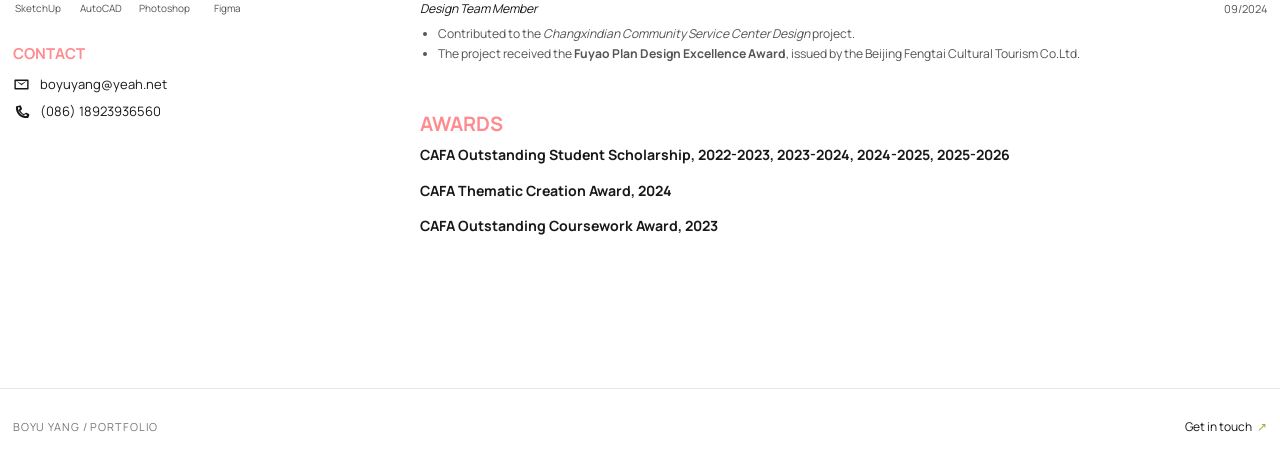
==== commit 8bed1912: "Restore high resolution project images" ====
--- a/index.html
+++ b/index.html
@@ -989,5 +989,7 @@
       });
     }
   </script>
+  <script src="project-navigation.js" defer></script>
 </body>
 </html>
+
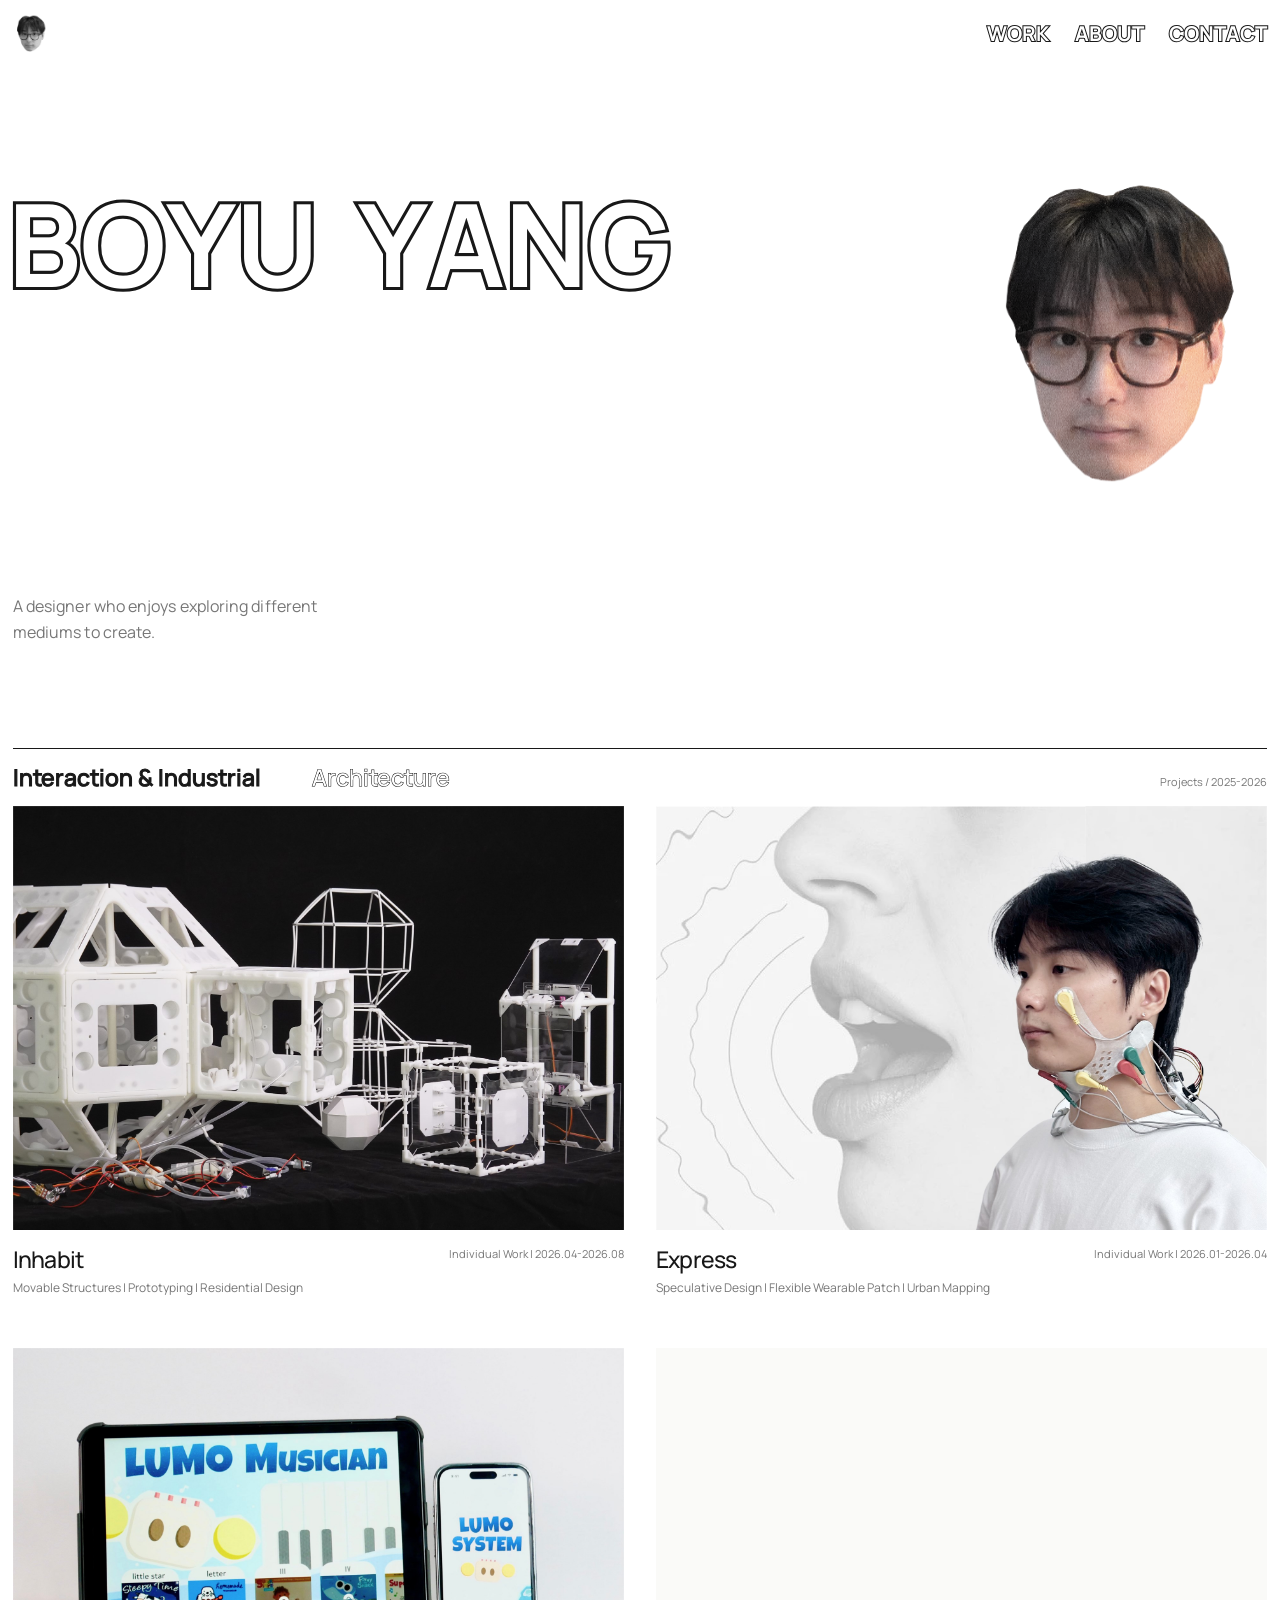
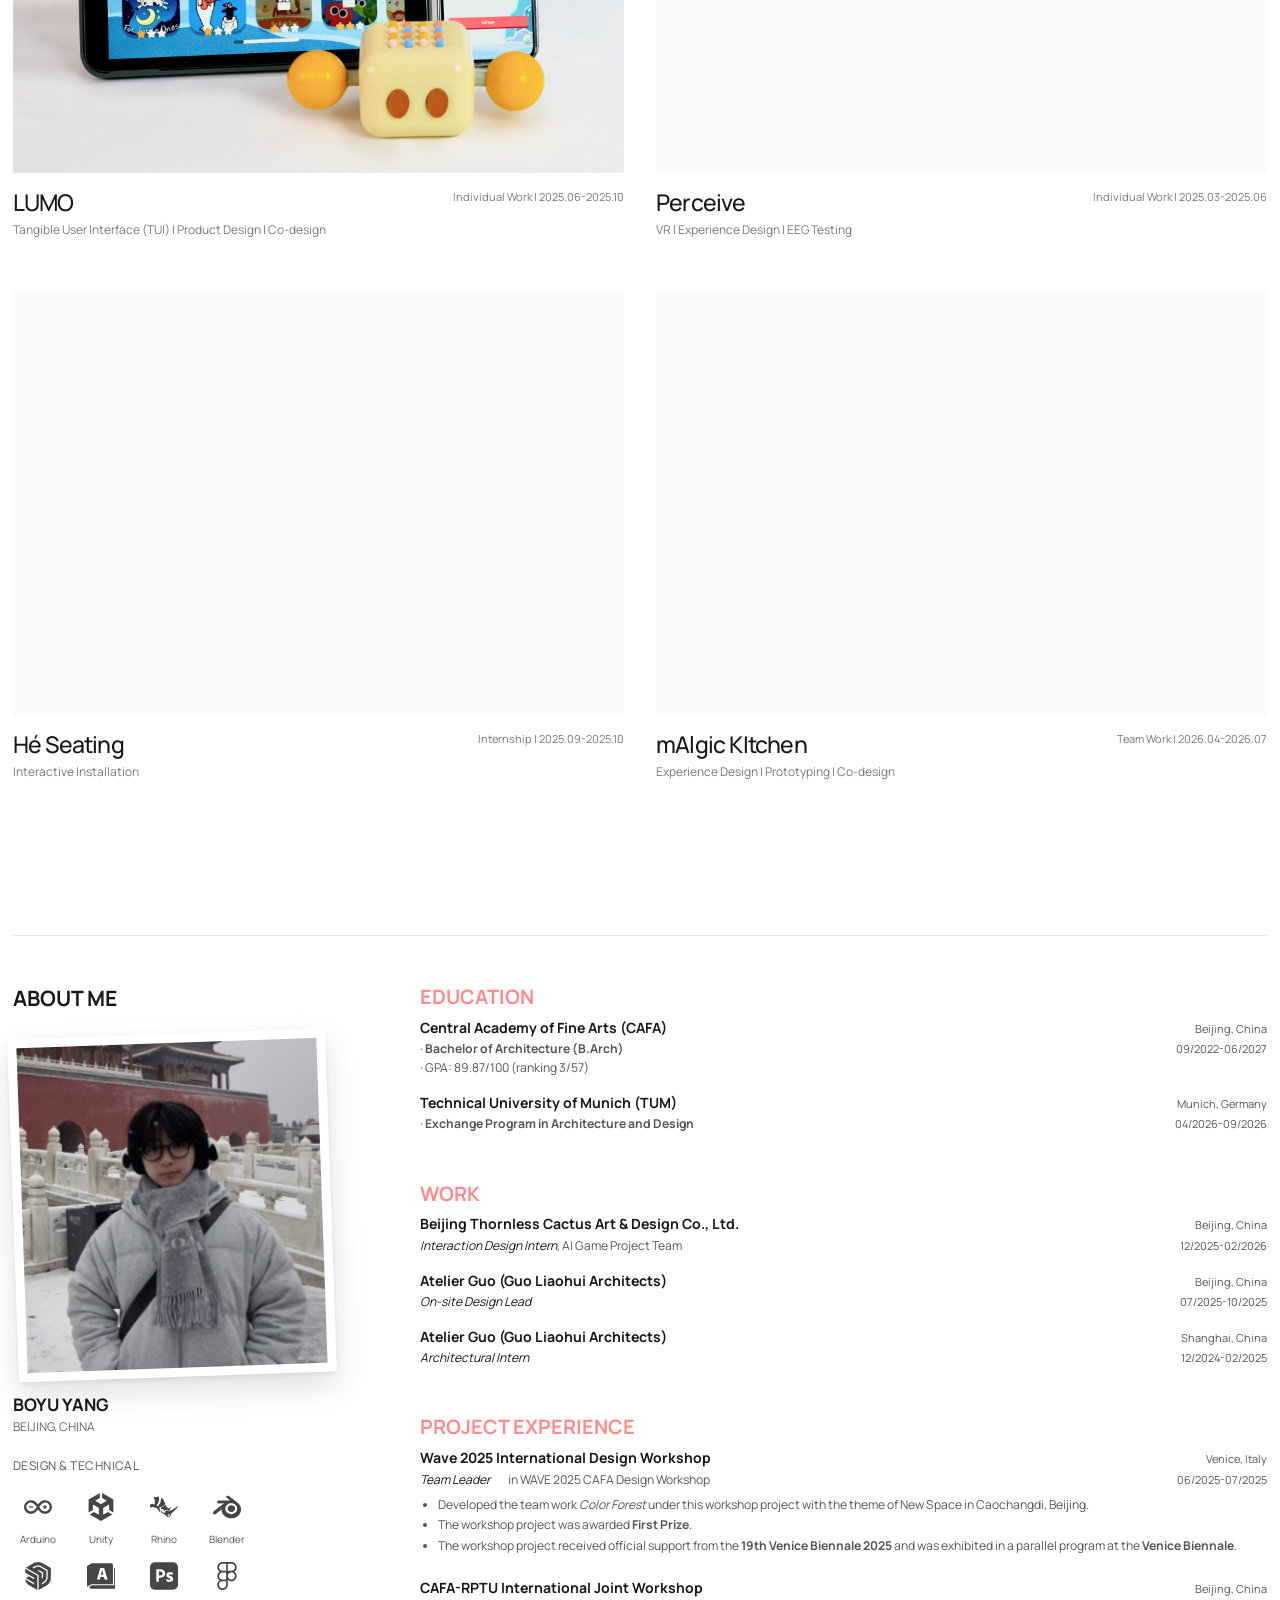
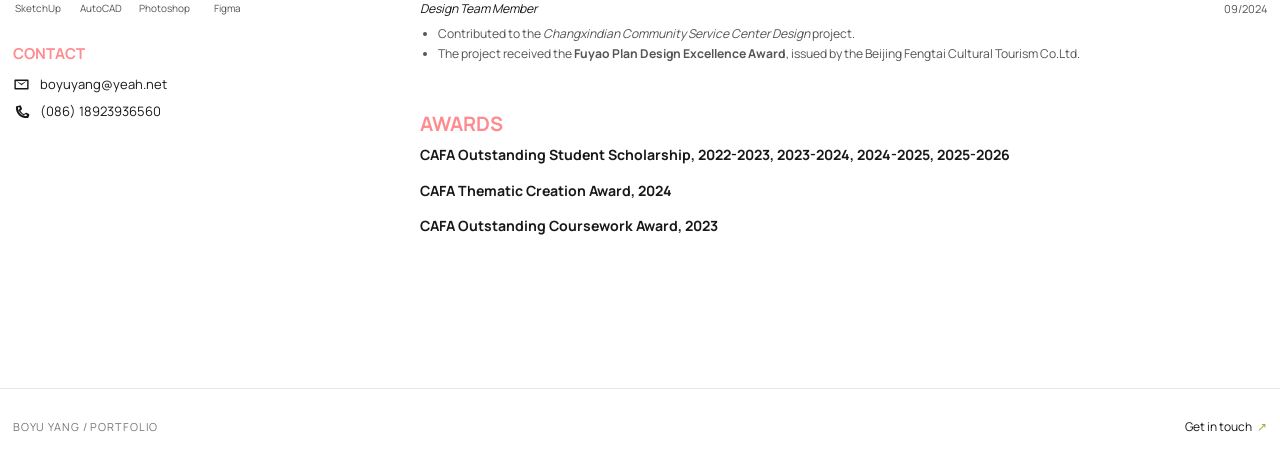
==== commit 05d2228a: "Load portfolio images immediately" ====
--- a/index.html
+++ b/index.html
@@ -703,7 +703,7 @@
       <div id="project-grid" class="project-grid">
         <article class="project-card" data-category="interaction-industrial">
           <a class="project-link" href="inhabit.html" aria-label="View Inhabit project">
-            <div class="project-image"><img src="assets/covers/inhabit.jpg" width="1920" height="1334" loading="lazy" decoding="async" alt="Inhabit project cover"></div>
+            <div class="project-image"><img src="assets/covers/inhabit.jpg" width="1920" height="1334" loading="eager" decoding="async" alt="Inhabit project cover"></div>
             <div class="project-info">
               <div class="project-copy">
                 <h3 class="project-title">Inhabit</h3>
@@ -715,7 +715,7 @@
         </article>
         <article class="project-card" data-category="interaction-industrial">
           <a class="project-link" href="express.html" aria-label="View Express project">
-            <div class="project-image"><img src="assets/covers/express.jpg" width="1920" height="1334" loading="lazy" decoding="async" alt="Express project cover"></div>
+            <div class="project-image"><img src="assets/covers/express.jpg" width="1920" height="1334" loading="eager" decoding="async" alt="Express project cover"></div>
             <div class="project-info">
               <div class="project-copy">
                 <h3 class="project-title">Express</h3>
@@ -727,7 +727,7 @@
         </article>
         <article class="project-card" data-category="interaction-industrial">
           <a class="project-link" href="lumo.html" aria-label="View LUMO project">
-            <div class="project-image"><img src="assets/covers/lumo.jpg" width="1920" height="1334" loading="lazy" decoding="async" alt="LUMO project cover"></div>
+            <div class="project-image"><img src="assets/covers/lumo.jpg" width="1920" height="1334" loading="eager" decoding="async" alt="LUMO project cover"></div>
             <div class="project-info">
               <div class="project-copy">
                 <h3 class="project-title">LUMO</h3>
@@ -739,7 +739,7 @@
         </article>
         <article class="project-card" data-category="interaction-industrial">
           <a class="project-link" href="perceive.html" aria-label="View Perceive project">
-            <div class="project-image"><img src="assets/covers/perceive.jpg" width="1920" height="1334" loading="lazy" decoding="async" alt="Perceive project cover"></div>
+            <div class="project-image"><img src="assets/covers/perceive.jpg" width="1920" height="1334" loading="eager" decoding="async" alt="Perceive project cover"></div>
             <div class="project-info">
               <div class="project-copy">
                 <h3 class="project-title">Perceive</h3>
@@ -751,7 +751,7 @@
         </article>
         <article class="project-card" data-category="interaction-industrial">
           <a class="project-link" href="he-seating.html" aria-label="View Hé Seating project">
-            <div class="project-image"><img src="assets/covers/he-seating.jpg" width="1920" height="1168" loading="lazy" decoding="async" alt="Hé Seating project cover"></div>
+            <div class="project-image"><img src="assets/covers/he-seating.jpg" width="1920" height="1168" loading="eager" decoding="async" alt="Hé Seating project cover"></div>
             <div class="project-info">
               <div class="project-copy">
                 <h3 class="project-title">Hé Seating</h3>
@@ -763,7 +763,7 @@
         </article>
         <article class="project-card" data-category="interaction-industrial">
           <a class="project-link" href="malgic-kitchen.html" aria-label="View mAlgic Kitchen project">
-            <div class="project-image"><img src="assets/covers/malgic-kitchen.jpg" width="1920" height="1334" loading="lazy" decoding="async" alt="mAlgic KItchen project cover"></div>
+            <div class="project-image"><img src="assets/covers/malgic-kitchen.jpg" width="1920" height="1334" loading="eager" decoding="async" alt="mAlgic KItchen project cover"></div>
             <div class="project-info">
               <div class="project-copy">
                 <h3 class="project-title">mAlgic KItchen</h3>
@@ -775,7 +775,7 @@
         </article>
         <article class="project-card" data-category="architecture">
           <a class="project-link" href="kill-the-skyscraper.html" aria-label="View Kill the skyscraper project">
-            <div class="project-image"><img src="assets/covers/kill-the-skyscraper.jpg" width="1440" height="900" loading="lazy" decoding="async" alt="Kill the skyscraper project cover"></div>
+            <div class="project-image"><img src="assets/covers/kill-the-skyscraper.jpg" width="1440" height="900" loading="eager" decoding="async" alt="Kill the skyscraper project cover"></div>
             <div class="project-info">
               <div class="project-copy">
                 <h3 class="project-title">Kill the skyscraper</h3>
@@ -787,7 +787,7 @@
         </article>
         <article class="project-card" data-category="architecture">
           <a class="project-link" href="folded-mountains.html" aria-label="View Folded Mountains, Winding Paths project">
-            <div class="project-image"><img src="assets/covers/folded-mountains.jpg" width="3674" height="2588" loading="lazy" decoding="async" alt="Folded Mountains, Winding Paths project cover"></div>
+            <div class="project-image"><img src="assets/covers/folded-mountains.jpg" width="3674" height="2588" loading="eager" decoding="async" alt="Folded Mountains, Winding Paths project cover"></div>
             <div class="project-info">
               <div class="project-copy">
                 <h3 class="project-title">Folded Mountains, Winding Paths</h3>
@@ -804,7 +804,7 @@
       <div class="about-sidebar">
         <h2 id="about-title" class="about-title">ABOUT ME</h2>
         <div class="about-photo-paper" aria-label="Portrait photograph of Boyu Yang">
-          <img loading="lazy" decoding="async" width="628" height="682" class="about-photo" src="assets/about-photo.png" alt="Boyu Yang in Beijing">
+          <img loading="eager" decoding="async" width="628" height="682" class="about-photo" src="assets/about-photo.png" alt="Boyu Yang in Beijing">
         </div>
         <div class="about-identity">
           <p class="about-name">BOYU YANG</p>
@@ -992,4 +992,3 @@
   <script src="project-navigation.js" defer></script>
 </body>
 </html>
-
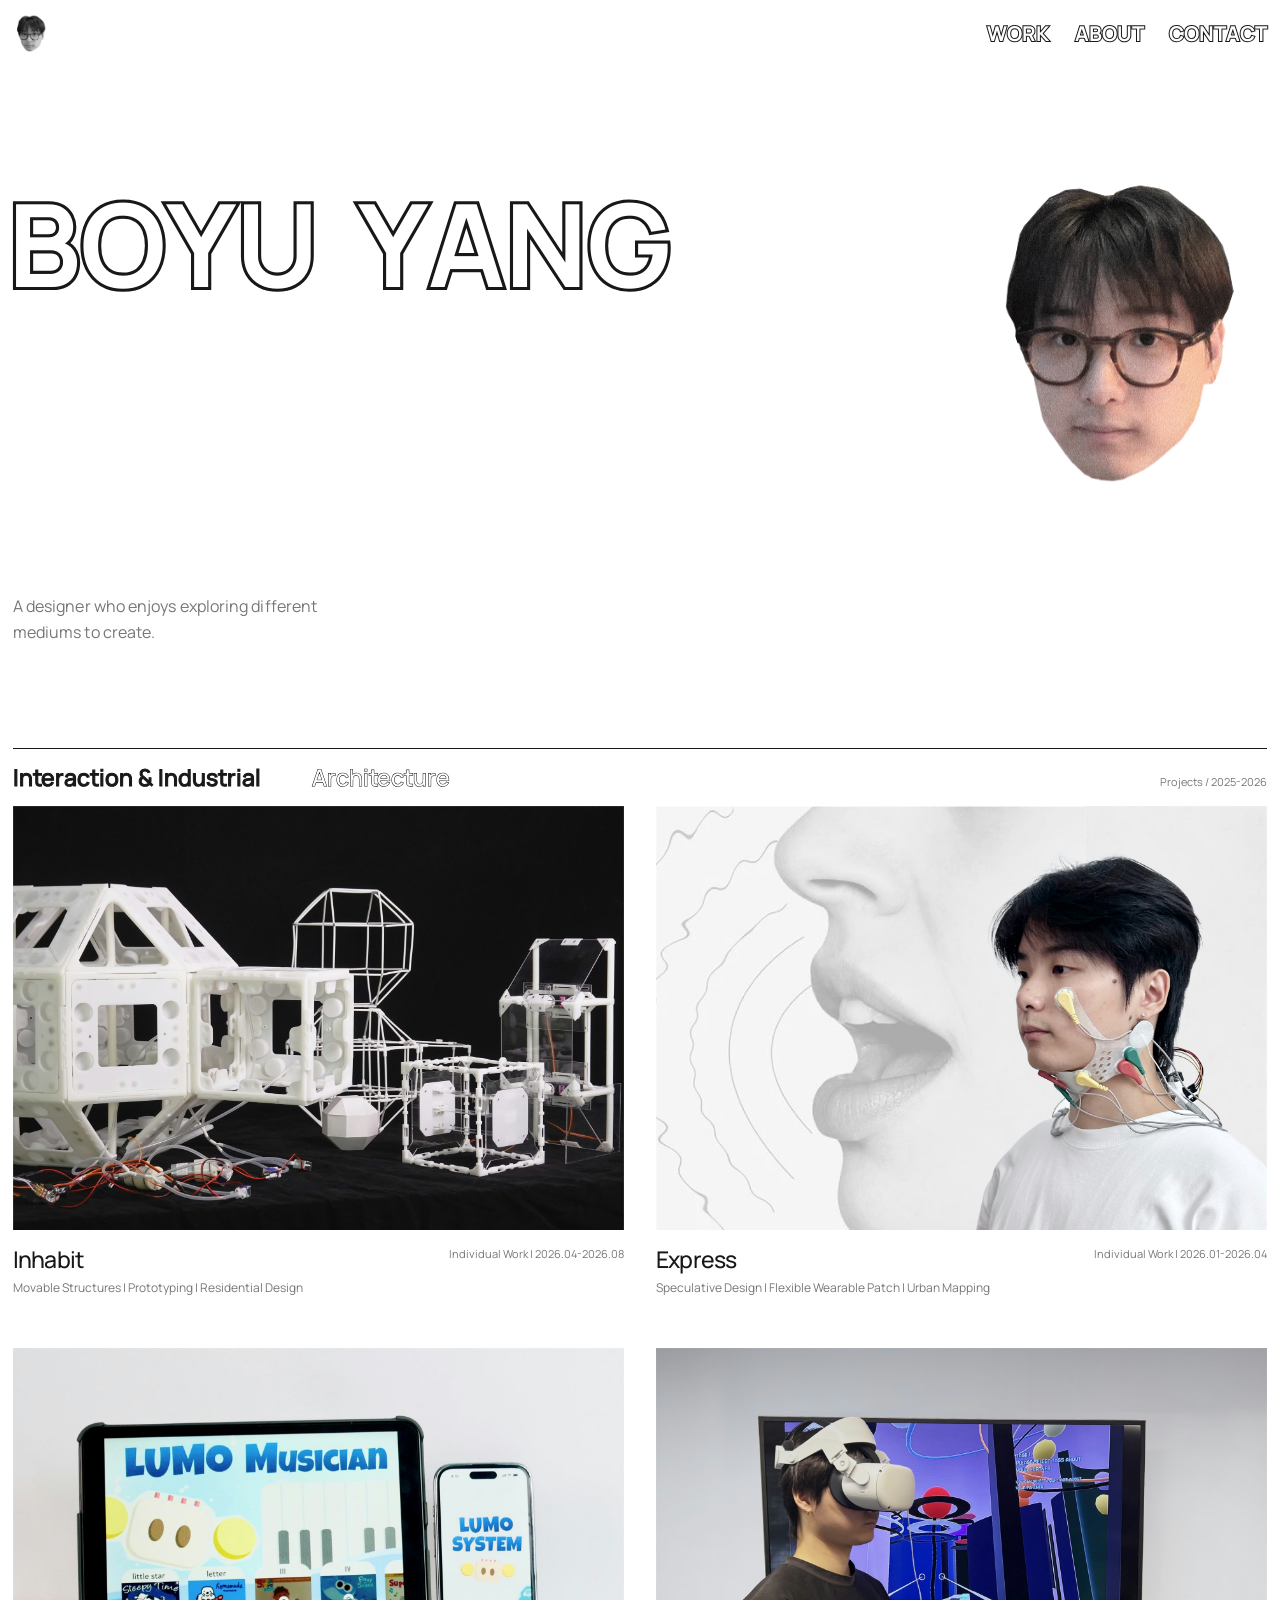
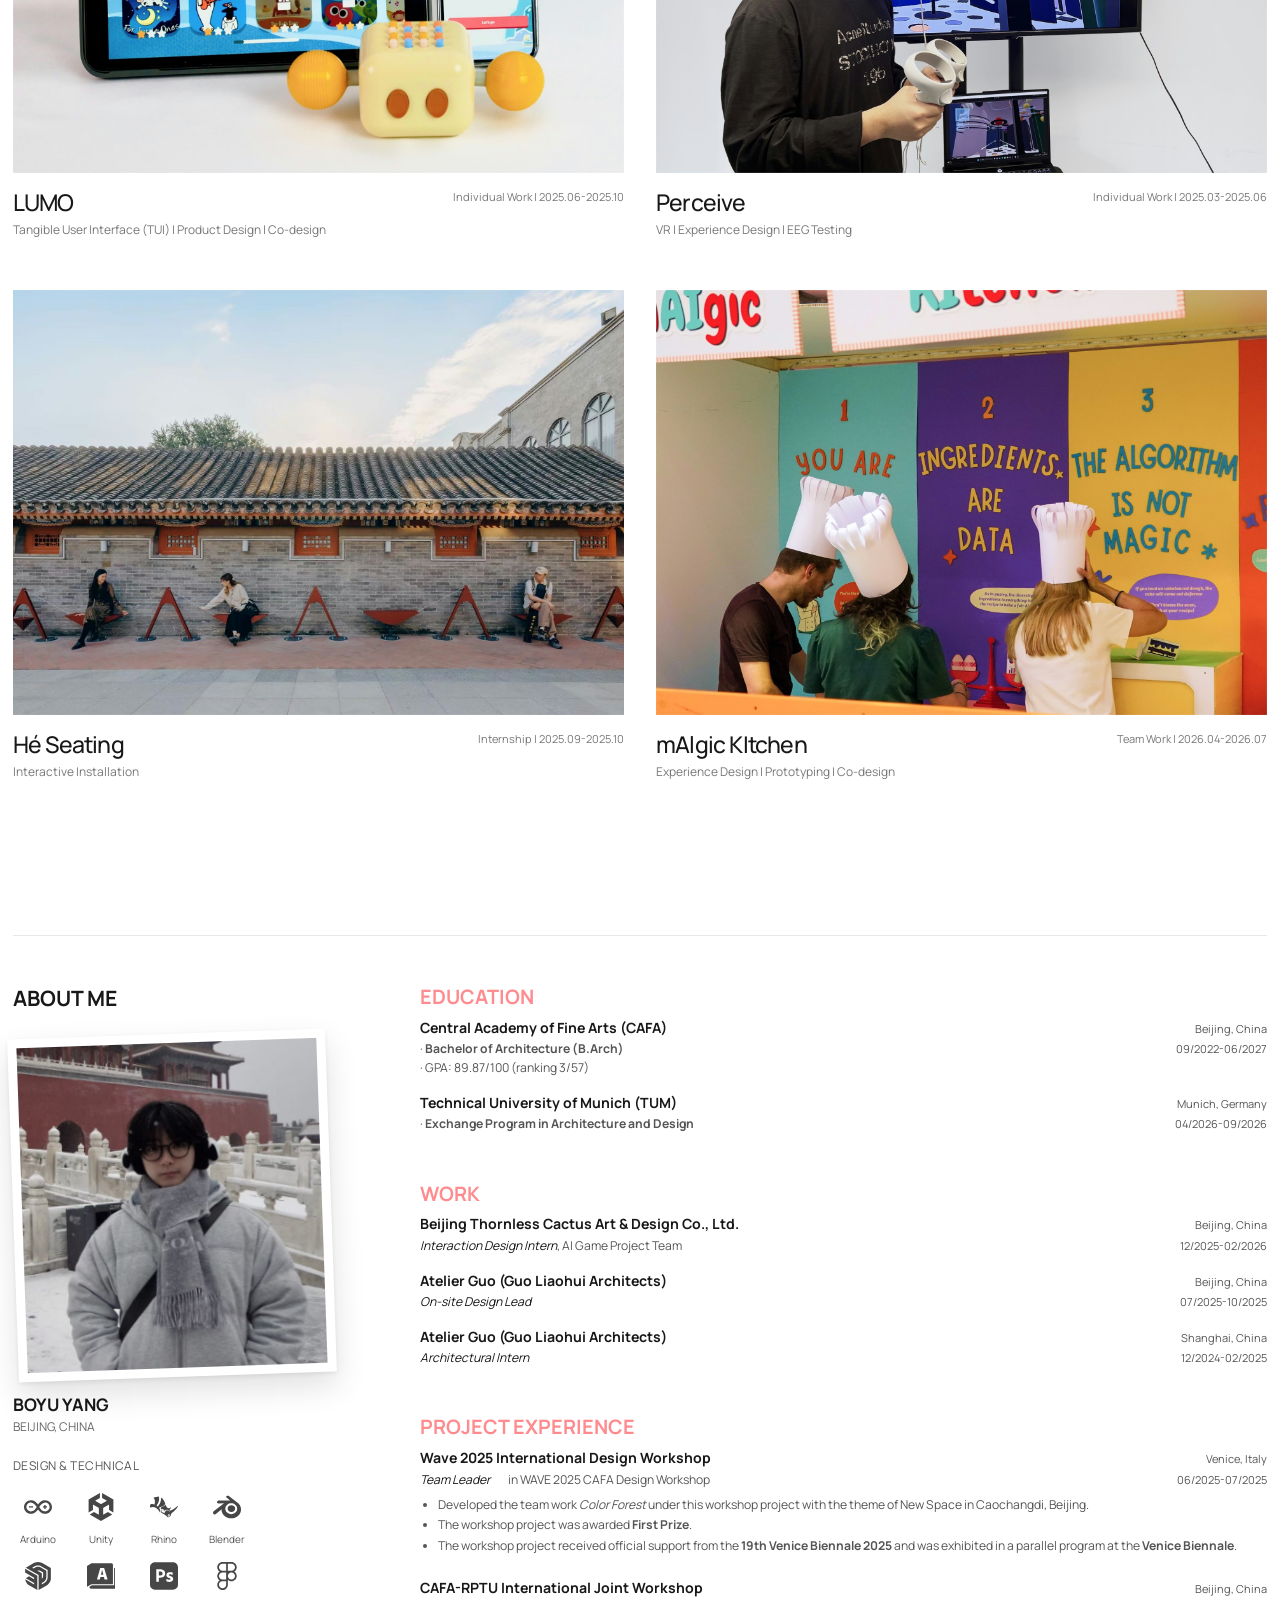
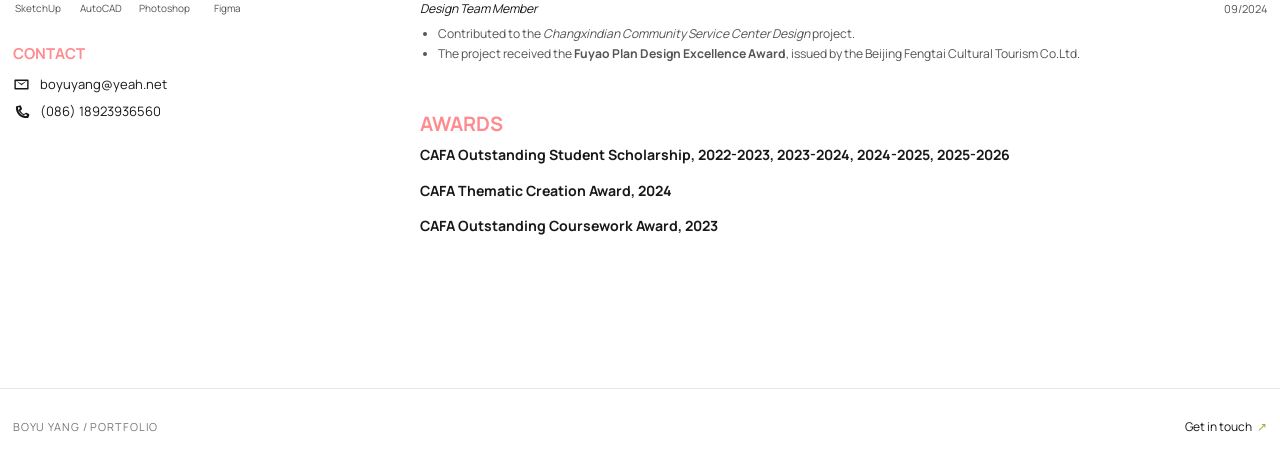
==== commit 03061981: "Serve optimized AVIF portfolio images" ====
--- a/index.html
+++ b/index.html
@@ -268,6 +268,8 @@
       overflow: hidden;
       background: #fafaf8;
     }
+
+    .project-image picture { display: block; width: 100%; height: 100%; }
 
     .project-image img {
       display: block;
@@ -703,7 +705,7 @@
       <div id="project-grid" class="project-grid">
         <article class="project-card" data-category="interaction-industrial">
           <a class="project-link" href="inhabit.html" aria-label="View Inhabit project">
-            <div class="project-image"><img src="assets/covers/inhabit.jpg" width="1920" height="1334" loading="eager" decoding="async" alt="Inhabit project cover"></div>
+            <div class="project-image"><picture><source type="image/avif" srcset="assets/covers/inhabit.avif"><img src="assets/covers/inhabit.jpg" width="1920" height="1334" loading="lazy" decoding="async" alt="Inhabit project cover"></picture></div>
             <div class="project-info">
               <div class="project-copy">
                 <h3 class="project-title">Inhabit</h3>
@@ -715,7 +717,7 @@
         </article>
         <article class="project-card" data-category="interaction-industrial">
           <a class="project-link" href="express.html" aria-label="View Express project">
-            <div class="project-image"><img src="assets/covers/express.jpg" width="1920" height="1334" loading="eager" decoding="async" alt="Express project cover"></div>
+            <div class="project-image"><picture><source type="image/avif" srcset="assets/covers/express.avif"><img src="assets/covers/express.jpg" width="1920" height="1334" loading="lazy" decoding="async" alt="Express project cover"></picture></div>
             <div class="project-info">
               <div class="project-copy">
                 <h3 class="project-title">Express</h3>
@@ -727,7 +729,7 @@
         </article>
         <article class="project-card" data-category="interaction-industrial">
           <a class="project-link" href="lumo.html" aria-label="View LUMO project">
-            <div class="project-image"><img src="assets/covers/lumo.jpg" width="1920" height="1334" loading="eager" decoding="async" alt="LUMO project cover"></div>
+            <div class="project-image"><picture><source type="image/avif" srcset="assets/covers/lumo.avif"><img src="assets/covers/lumo.jpg" width="1920" height="1334" loading="lazy" decoding="async" alt="LUMO project cover"></picture></div>
             <div class="project-info">
               <div class="project-copy">
                 <h3 class="project-title">LUMO</h3>
@@ -739,7 +741,7 @@
         </article>
         <article class="project-card" data-category="interaction-industrial">
           <a class="project-link" href="perceive.html" aria-label="View Perceive project">
-            <div class="project-image"><img src="assets/covers/perceive.jpg" width="1920" height="1334" loading="eager" decoding="async" alt="Perceive project cover"></div>
+            <div class="project-image"><picture><source type="image/avif" srcset="assets/covers/perceive.avif"><img src="assets/covers/perceive.jpg" width="1920" height="1334" loading="lazy" decoding="async" alt="Perceive project cover"></picture></div>
             <div class="project-info">
               <div class="project-copy">
                 <h3 class="project-title">Perceive</h3>
@@ -751,7 +753,7 @@
         </article>
         <article class="project-card" data-category="interaction-industrial">
           <a class="project-link" href="he-seating.html" aria-label="View Hé Seating project">
-            <div class="project-image"><img src="assets/covers/he-seating.jpg" width="1920" height="1168" loading="eager" decoding="async" alt="Hé Seating project cover"></div>
+            <div class="project-image"><picture><source type="image/avif" srcset="assets/covers/he-seating.avif"><img src="assets/covers/he-seating.jpg" width="1920" height="1168" loading="lazy" decoding="async" alt="Hé Seating project cover"></picture></div>
             <div class="project-info">
               <div class="project-copy">
                 <h3 class="project-title">Hé Seating</h3>
@@ -763,7 +765,7 @@
         </article>
         <article class="project-card" data-category="interaction-industrial">
           <a class="project-link" href="malgic-kitchen.html" aria-label="View mAlgic Kitchen project">
-            <div class="project-image"><img src="assets/covers/malgic-kitchen.jpg" width="1920" height="1334" loading="eager" decoding="async" alt="mAlgic KItchen project cover"></div>
+            <div class="project-image"><picture><source type="image/avif" srcset="assets/covers/malgic-kitchen.avif"><img src="assets/covers/malgic-kitchen.jpg" width="1920" height="1334" loading="lazy" decoding="async" alt="mAlgic KItchen project cover"></picture></div>
             <div class="project-info">
               <div class="project-copy">
                 <h3 class="project-title">mAlgic KItchen</h3>
@@ -775,7 +777,7 @@
         </article>
         <article class="project-card" data-category="architecture">
           <a class="project-link" href="kill-the-skyscraper.html" aria-label="View Kill the skyscraper project">
-            <div class="project-image"><img src="assets/covers/kill-the-skyscraper.jpg" width="1440" height="900" loading="eager" decoding="async" alt="Kill the skyscraper project cover"></div>
+            <div class="project-image"><picture><source type="image/avif" srcset="assets/covers/kill-the-skyscraper.avif"><img src="assets/covers/kill-the-skyscraper.jpg" width="1440" height="900" loading="lazy" decoding="async" alt="Kill the skyscraper project cover"></picture></div>
             <div class="project-info">
               <div class="project-copy">
                 <h3 class="project-title">Kill the skyscraper</h3>
@@ -787,7 +789,7 @@
         </article>
         <article class="project-card" data-category="architecture">
           <a class="project-link" href="folded-mountains.html" aria-label="View Folded Mountains, Winding Paths project">
-            <div class="project-image"><img src="assets/covers/folded-mountains.jpg" width="3674" height="2588" loading="eager" decoding="async" alt="Folded Mountains, Winding Paths project cover"></div>
+            <div class="project-image"><picture><source type="image/avif" srcset="assets/covers/folded-mountains.avif"><img src="assets/covers/folded-mountains.jpg" width="3674" height="2588" loading="lazy" decoding="async" alt="Folded Mountains, Winding Paths project cover"></picture></div>
             <div class="project-info">
               <div class="project-copy">
                 <h3 class="project-title">Folded Mountains, Winding Paths</h3>
@@ -804,7 +806,7 @@
       <div class="about-sidebar">
         <h2 id="about-title" class="about-title">ABOUT ME</h2>
         <div class="about-photo-paper" aria-label="Portrait photograph of Boyu Yang">
-          <img loading="eager" decoding="async" width="628" height="682" class="about-photo" src="assets/about-photo.png" alt="Boyu Yang in Beijing">
+          <img loading="lazy" decoding="async" width="628" height="682" class="about-photo" src="assets/about-photo.png" alt="Boyu Yang in Beijing">
         </div>
         <div class="about-identity">
           <p class="about-name">BOYU YANG</p>
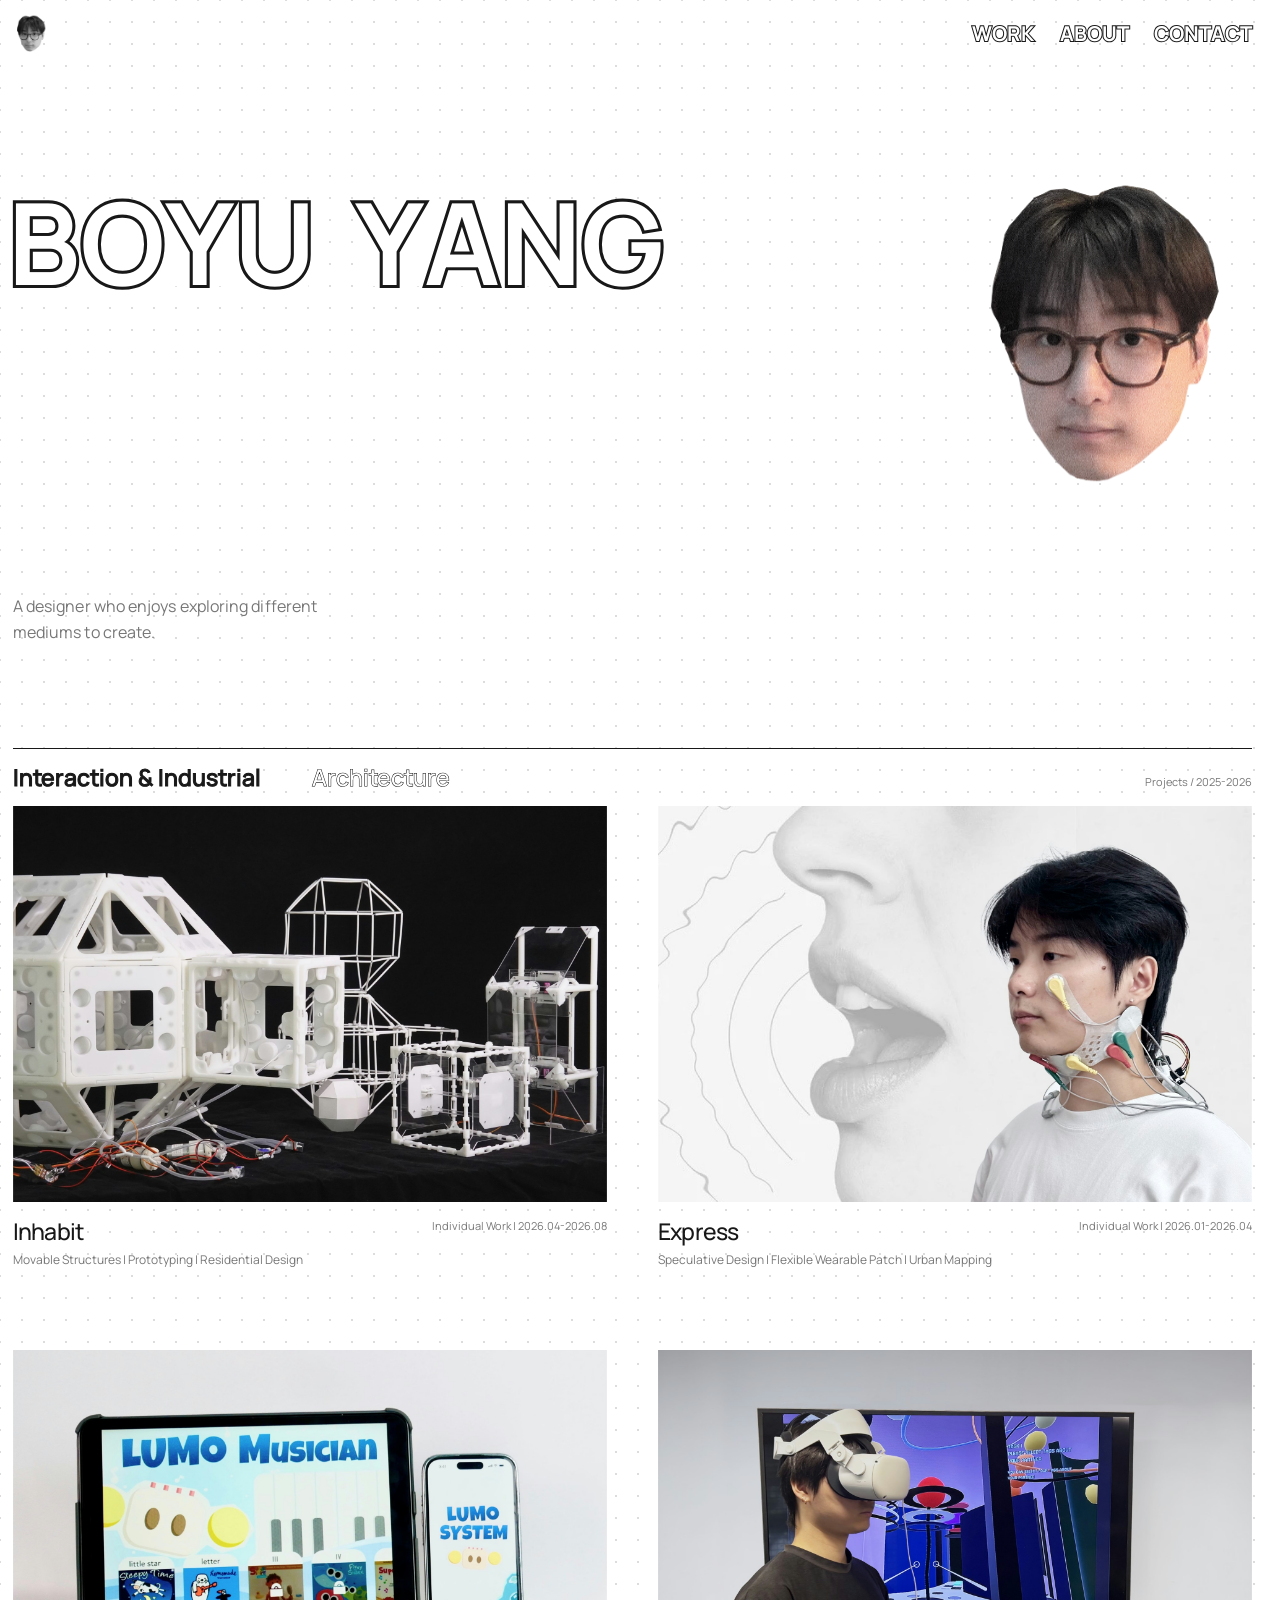
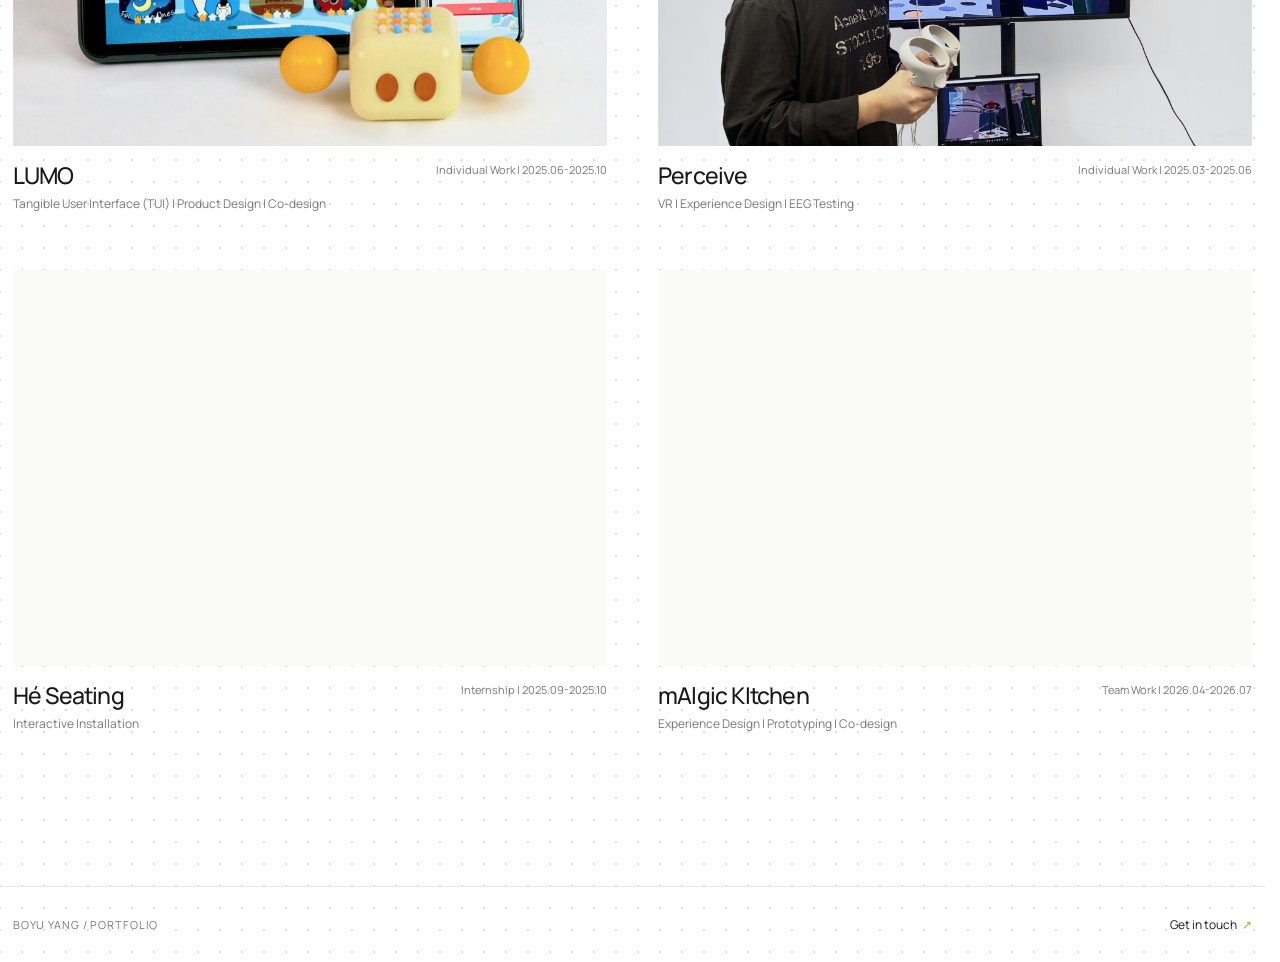
==== commit ab6b17c5: "Publish responsive portfolio updates" ====
--- a/index.html
+++ b/index.html
@@ -2,7 +2,7 @@
 <html lang="en">
 <head>
   <meta charset="utf-8">
-  <meta name="viewport" content="width=device-width, initial-scale=1">
+  <meta name="viewport" content="width=device-width, initial-scale=1, viewport-fit=cover">
   <meta name="theme-color" content="#ffffff">
   <meta name="description" content="Boyu Yang portfolio.">
   <title>Boyu Yang</title>
@@ -253,9 +253,11 @@
 
     .project-grid {
       display: grid;
+      width: 100%;
+      margin-inline: auto;
       grid-template-columns: repeat(2, minmax(0, 1fr));
-      column-gap: clamp(18px, 2.5vw, 36px);
-      row-gap: clamp(24px, 4vw, 56px);
+      column-gap: clamp(28px, 4vw, 64px);
+      row-gap: clamp(36px, 4.5vw, 72px);
     }
 
     .project-card { min-width: 0; }
@@ -264,7 +266,7 @@
 
     .project-image {
       position: relative;
-      aspect-ratio: 1.44 / 1;
+      aspect-ratio: 1.5 / 1;
       overflow: hidden;
       background: #fafaf8;
     }
@@ -639,8 +641,8 @@
       .work-category { font-size: 15px; }
       .hero-title-svg { margin-left: -2px; }
       .hero-portrait { width: min(47vw, 193px); max-height: 231px; }
-      .project-grid { grid-template-columns: 1fr; row-gap: 43px; }
-      .project-image { aspect-ratio: 1.25 / 1; }
+      .project-grid { width: 100%; grid-template-columns: 1fr; row-gap: 48px; }
+      .project-image { aspect-ratio: 1.3 / 1; }
       .project-info { flex-direction: column; gap: 8px; }
       .project-meta { max-width: none; text-align: left; }
       .about-section { grid-template-columns: 1fr; gap: 26px; }
@@ -671,8 +673,15 @@
       .about-entry:hover strong, .about-contact a:hover { color: inherit; }
     }
   </style>
+  <link rel="stylesheet" href="paper-motion.css?v=greeting-photo-size-1">
+  <script src="paper-motion.js" defer></script>
+  <script src="cursor-dot.js" defer></script>
+  <script src="portrait-greeting.js?v=mobile-1" defer></script>
+  <link rel="stylesheet" href="side-panels.css?v=pink-headings-no-hyphens-1">
+  <script src="side-panels.js" defer></script>
+  <link rel="stylesheet" href="responsive.css?v=mobile-1">
 </head>
-<body>
+<body class="portfolio-home">
   <header class="topbar page-shell">
     <a class="wordmark" href="#top" aria-label="Boyu Yang, home"><img decoding="async" src="assets/profile.png" alt=""></a>
     <nav class="nav" aria-label="Main navigation">
@@ -690,7 +699,10 @@
         </svg>
         <p class="hero-intro">A designer who enjoys exploring different mediums to create.</p>
       </div>
-      <img decoding="async" class="hero-portrait" src="assets/profile.png" alt="">
+      <div class="portrait-interaction">
+        <img decoding="async" class="hero-portrait" src="assets/profile.png" alt="">
+        <img class="portrait-greeting" src="assets/portrait-hallo.png" width="508" height="306" alt="" aria-hidden="true" decoding="async">
+      </div>
     </section>
 
     <section id="work" class="work-section" aria-labelledby="work-title">
@@ -705,7 +717,7 @@
       <div id="project-grid" class="project-grid">
         <article class="project-card" data-category="interaction-industrial">
           <a class="project-link" href="inhabit.html" aria-label="View Inhabit project">
-            <div class="project-image"><picture><source type="image/avif" srcset="assets/covers/inhabit.avif"><img src="assets/covers/inhabit.jpg" width="1920" height="1334" loading="lazy" decoding="async" alt="Inhabit project cover"></picture></div>
+            <div class="project-image"><picture><source media="(max-width: 1024px)" type="image/webp" srcset="assets/covers/inhabit-mobile-768.webp 768w, assets/covers/inhabit-mobile-1280.webp 1280w" sizes="(max-width: 640px) calc(100vw - 32px), calc((100vw - 64px) / 2)"><source type="image/avif" srcset="assets/covers/inhabit.avif"><img src="assets/covers/inhabit.jpg" width="1920" height="1334" loading="lazy" decoding="async" alt="Inhabit project cover"></picture></div>
             <div class="project-info">
               <div class="project-copy">
                 <h3 class="project-title">Inhabit</h3>
@@ -717,7 +729,7 @@
         </article>
         <article class="project-card" data-category="interaction-industrial">
           <a class="project-link" href="express.html" aria-label="View Express project">
-            <div class="project-image"><picture><source type="image/avif" srcset="assets/covers/express.avif"><img src="assets/covers/express.jpg" width="1920" height="1334" loading="lazy" decoding="async" alt="Express project cover"></picture></div>
+            <div class="project-image"><picture><source media="(max-width: 1024px)" type="image/webp" srcset="assets/covers/express-mobile-768.webp 768w, assets/covers/express-mobile-1280.webp 1280w" sizes="(max-width: 640px) calc(100vw - 32px), calc((100vw - 64px) / 2)"><source type="image/avif" srcset="assets/covers/express.avif"><img src="assets/covers/express.jpg" width="1920" height="1334" loading="lazy" decoding="async" alt="Express project cover"></picture></div>
             <div class="project-info">
               <div class="project-copy">
                 <h3 class="project-title">Express</h3>
@@ -729,7 +741,7 @@
         </article>
         <article class="project-card" data-category="interaction-industrial">
           <a class="project-link" href="lumo.html" aria-label="View LUMO project">
-            <div class="project-image"><picture><source type="image/avif" srcset="assets/covers/lumo.avif"><img src="assets/covers/lumo.jpg" width="1920" height="1334" loading="lazy" decoding="async" alt="LUMO project cover"></picture></div>
+            <div class="project-image"><picture><source media="(max-width: 1024px)" type="image/webp" srcset="assets/covers/lumo-mobile-768.webp 768w, assets/covers/lumo-mobile-1280.webp 1280w" sizes="(max-width: 640px) calc(100vw - 32px), calc((100vw - 64px) / 2)"><source type="image/avif" srcset="assets/covers/lumo.avif"><img src="assets/covers/lumo.jpg" width="1920" height="1334" loading="lazy" decoding="async" alt="LUMO project cover"></picture></div>
             <div class="project-info">
               <div class="project-copy">
                 <h3 class="project-title">LUMO</h3>
@@ -741,7 +753,7 @@
         </article>
         <article class="project-card" data-category="interaction-industrial">
           <a class="project-link" href="perceive.html" aria-label="View Perceive project">
-            <div class="project-image"><picture><source type="image/avif" srcset="assets/covers/perceive.avif"><img src="assets/covers/perceive.jpg" width="1920" height="1334" loading="lazy" decoding="async" alt="Perceive project cover"></picture></div>
+            <div class="project-image"><picture><source media="(max-width: 1024px)" type="image/webp" srcset="assets/covers/perceive-mobile-768.webp 768w, assets/covers/perceive-mobile-1280.webp 1280w" sizes="(max-width: 640px) calc(100vw - 32px), calc((100vw - 64px) / 2)"><source type="image/avif" srcset="assets/covers/perceive.avif"><img src="assets/covers/perceive.jpg" width="1920" height="1334" loading="lazy" decoding="async" alt="Perceive project cover"></picture></div>
             <div class="project-info">
               <div class="project-copy">
                 <h3 class="project-title">Perceive</h3>
@@ -753,7 +765,7 @@
         </article>
         <article class="project-card" data-category="interaction-industrial">
           <a class="project-link" href="he-seating.html" aria-label="View Hé Seating project">
-            <div class="project-image"><picture><source type="image/avif" srcset="assets/covers/he-seating.avif"><img src="assets/covers/he-seating.jpg" width="1920" height="1168" loading="lazy" decoding="async" alt="Hé Seating project cover"></picture></div>
+            <div class="project-image"><picture><source media="(max-width: 1024px)" type="image/webp" srcset="assets/covers/he-seating-mobile-768.webp 768w, assets/covers/he-seating-mobile-1280.webp 1280w" sizes="(max-width: 640px) calc(100vw - 32px), calc((100vw - 64px) / 2)"><source type="image/avif" srcset="assets/covers/he-seating.avif"><img src="assets/covers/he-seating.jpg" width="1920" height="1168" loading="lazy" decoding="async" alt="Hé Seating project cover"></picture></div>
             <div class="project-info">
               <div class="project-copy">
                 <h3 class="project-title">Hé Seating</h3>
@@ -765,7 +777,7 @@
         </article>
         <article class="project-card" data-category="interaction-industrial">
           <a class="project-link" href="malgic-kitchen.html" aria-label="View mAlgic Kitchen project">
-            <div class="project-image"><picture><source type="image/avif" srcset="assets/covers/malgic-kitchen.avif"><img src="assets/covers/malgic-kitchen.jpg" width="1920" height="1334" loading="lazy" decoding="async" alt="mAlgic KItchen project cover"></picture></div>
+            <div class="project-image"><picture><source media="(max-width: 1024px)" type="image/webp" srcset="assets/covers/malgic-kitchen-mobile-768.webp 768w, assets/covers/malgic-kitchen-mobile-1280.webp 1280w" sizes="(max-width: 640px) calc(100vw - 32px), calc((100vw - 64px) / 2)"><source type="image/avif" srcset="assets/covers/malgic-kitchen.avif"><img src="assets/covers/malgic-kitchen.jpg" width="1920" height="1334" loading="lazy" decoding="async" alt="mAlgic KItchen project cover"></picture></div>
             <div class="project-info">
               <div class="project-copy">
                 <h3 class="project-title">mAlgic KItchen</h3>
@@ -777,7 +789,7 @@
         </article>
         <article class="project-card" data-category="architecture">
           <a class="project-link" href="kill-the-skyscraper.html" aria-label="View Kill the skyscraper project">
-            <div class="project-image"><picture><source type="image/avif" srcset="assets/covers/kill-the-skyscraper.avif"><img src="assets/covers/kill-the-skyscraper.jpg" width="1440" height="900" loading="lazy" decoding="async" alt="Kill the skyscraper project cover"></picture></div>
+            <div class="project-image"><picture><source media="(max-width: 1024px)" type="image/webp" srcset="assets/covers/kill-the-skyscraper-mobile-768.webp 768w, assets/covers/kill-the-skyscraper-mobile-1280.webp 1280w" sizes="(max-width: 640px) calc(100vw - 32px), calc((100vw - 64px) / 2)"><source type="image/avif" srcset="assets/covers/kill-the-skyscraper.avif"><img src="assets/covers/kill-the-skyscraper.jpg" width="1440" height="900" loading="lazy" decoding="async" alt="Kill the skyscraper project cover"></picture></div>
             <div class="project-info">
               <div class="project-copy">
                 <h3 class="project-title">Kill the skyscraper</h3>
@@ -789,7 +801,7 @@
         </article>
         <article class="project-card" data-category="architecture">
           <a class="project-link" href="folded-mountains.html" aria-label="View Folded Mountains, Winding Paths project">
-            <div class="project-image"><picture><source type="image/avif" srcset="assets/covers/folded-mountains.avif"><img src="assets/covers/folded-mountains.jpg" width="3674" height="2588" loading="lazy" decoding="async" alt="Folded Mountains, Winding Paths project cover"></picture></div>
+            <div class="project-image"><picture><source media="(max-width: 1024px)" type="image/webp" srcset="assets/covers/folded-mountains-mobile-768.webp 768w, assets/covers/folded-mountains-mobile-1280.webp 1280w" sizes="(max-width: 640px) calc(100vw - 32px), calc((100vw - 64px) / 2)"><source type="image/avif" srcset="assets/covers/folded-mountains.avif"><img src="assets/covers/folded-mountains.jpg" width="3674" height="2588" loading="lazy" decoding="async" alt="Folded Mountains, Winding Paths project cover"></picture></div>
             <div class="project-info">
               <div class="project-copy">
                 <h3 class="project-title">Folded Mountains, Winding Paths</h3>
@@ -799,136 +811,21 @@
             </div>
           </a>
         </article>
+        <article class="project-card" data-category="architecture">
+          <a class="project-link" href="nanping-cultural-center.html" aria-label="View Nanping Cultural Center project">
+            <div class="project-image"><picture><source media="(max-width: 1024px)" type="image/webp" srcset="assets/covers/nanping-cultural-center-mobile-768.webp 768w, assets/covers/nanping-cultural-center-mobile-1280.webp 1280w" sizes="(max-width: 640px) calc(100vw - 32px), calc((100vw - 64px) / 2)"><img src="assets/covers/nanping-cultural-center.webp" width="1920" height="1334" loading="lazy" decoding="async" alt="Nanping Cultural Center courtyard view"></picture></div>
+            <div class="project-info"><div class="project-copy"><h3 class="project-title">Nanping Cultural Center</h3><p class="project-type">Architecture | Cultural Center</p></div><p class="project-meta">Individual Work | 2024.09-2024.11</p></div>
+          </a>
+        </article>
       </div>
     </section>
 
-    <section id="about" class="about-section" aria-labelledby="about-title">
-      <div class="about-sidebar">
-        <h2 id="about-title" class="about-title">ABOUT ME</h2>
-        <div class="about-photo-paper" aria-label="Portrait photograph of Boyu Yang">
-          <img loading="lazy" decoding="async" width="628" height="682" class="about-photo" src="assets/about-photo.png" alt="Boyu Yang in Beijing">
-        </div>
-        <div class="about-identity">
-          <p class="about-name">BOYU YANG</p>
-          <p class="about-address">BEIJING, CHINA</p>
-        </div>
-        <p class="about-skills-label">Design &amp; Technical</p>
-        <div class="about-skills" aria-label="Design and technical skills">
-          <div class="about-skill"><img class="about-skill-icon" src="assets/software-icons/arduino.svg" alt=""><span>Arduino</span></div>
-          <div class="about-skill"><img class="about-skill-icon" src="assets/software-icons/unity.svg" alt=""><span>Unity</span></div>
-          <div class="about-skill"><img class="about-skill-icon" src="assets/software-icons/rhino.svg" alt=""><span>Rhino</span></div>
-          <div class="about-skill"><img class="about-skill-icon" src="assets/software-icons/blender.svg" alt=""><span>Blender</span></div>
-          <div class="about-skill"><img class="about-skill-icon" src="assets/software-icons/sketchup.svg" alt=""><span>SketchUp</span></div>
-          <div class="about-skill"><img class="about-skill-icon" src="assets/software-icons/autocad.svg" alt=""><span>AutoCAD</span></div>
-          <div class="about-skill"><img class="about-skill-icon" src="assets/software-icons/photoshop.svg" alt=""><span>Photoshop</span></div>
-          <div class="about-skill"><img class="about-skill-icon" src="assets/software-icons/figma.svg" alt=""><span>Figma</span></div>
-        </div>
-        <div class="about-contact" aria-label="Contact information">
-          <h3 class="about-contact-title">CONTACT</h3>
-          <a href="mailto:boyuyang@yeah.net">
-            <svg class="about-contact-icon" viewBox="0 0 24 24" aria-hidden="true"><path d="M3 5h18a1 1 0 0 1 1 1v12a1 1 0 0 1-1 1H3a1 1 0 0 1-1-1V6a1 1 0 0 1 1-1Zm9 8.2L4.7 7H4v10h16V7h-.7L12 13.2Zm0-2.1L19.1 7H4.9l7.1 4.1Z"/></svg>
-            <span>boyuyang@yeah.net</span>
-          </a>
-          <a href="tel:+8618923936560">
-            <svg class="about-contact-icon" viewBox="0 0 24 24" aria-hidden="true"><path d="M6.6 2.8 9.4 2a1.7 1.7 0 0 1 2 1l1.2 3.1a1.7 1.7 0 0 1-.5 1.9l-1.7 1.4a15.4 15.4 0 0 0 5.2 5.2l1.4-1.7a1.7 1.7 0 0 1 1.9-.5l3.1 1.2a1.7 1.7 0 0 1 1 2l-.8 2.8a2 2 0 0 1-2 1.5C10.4 20 4 13.6 4.1 4.8a2 2 0 0 1 1.5-2Zm.4 2c.1 7.2 5 12.1 12.2 12.2l.5-1.8-2.4-.9-1.7 2-1-.4a17.2 17.2 0 0 1-6.5-6.5l-.4-1 2-1.7-.9-2.4L7 4.8Z"/></svg>
-            <span>(086) 18923936560</span>
-          </a>
-        </div>
-      </div>
-      <div class="about-details">
-        <div class="about-group">
-          <h3 class="about-heading">EDUCATION</h3>
-          <div class="about-group-content">
-            <div class="about-standard-entry">
-              <div class="about-standard-head">
-                <strong>Central Academy of Fine Arts (CAFA)</strong>
-                <span class="about-standard-location">Beijing, China</span>
-              </div>
-              <div class="about-standard-detail"><span>· <strong>Bachelor of Architecture (B.Arch)</strong></span><span class="about-standard-date">09/2022-06/2027</span></div>
-              <p class="about-standard-note">· GPA: 89.87/100 (ranking 3/57)</p>
-            </div>
-            <div class="about-standard-entry">
-              <div class="about-standard-head">
-                <strong>Technical University of Munich (TUM)</strong>
-                <span class="about-standard-location">Munich, Germany</span>
-              </div>
-              <div class="about-standard-detail"><span>· <strong>Exchange Program in Architecture and Design</strong></span><span class="about-standard-date">04/2026-09/2026</span></div>
-            </div>
-          </div>
-        </div>
-
-        <div class="about-group">
-          <h3 class="about-heading">WORK</h3>
-          <div class="about-group-content">
-            <div class="about-standard-entry">
-              <div class="about-standard-head">
-                <strong>Beijing Thornless Cactus Art &amp; Design Co., Ltd.</strong>
-                <span class="about-standard-location">Beijing, China</span>
-              </div>
-              <div class="about-standard-detail"><span><em>Interaction Design Intern</em>, AI Game Project Team</span><span class="about-standard-date">12/2025-02/2026</span></div>
-            </div>
-            <div class="about-standard-entry">
-              <div class="about-standard-head">
-                <strong>Atelier Guo (Guo Liaohui Architects)</strong>
-                <span class="about-standard-location">Beijing, China</span>
-              </div>
-              <div class="about-standard-detail"><span><em>On-site Design Lead</em></span><span class="about-standard-date">07/2025-10/2025</span></div>
-            </div>
-            <div class="about-standard-entry">
-              <div class="about-standard-head">
-                <strong>Atelier Guo (Guo Liaohui Architects)</strong>
-                <span class="about-standard-location">Shanghai, China</span>
-              </div>
-              <div class="about-standard-detail"><span><em>Architectural Intern</em></span><span class="about-standard-date">12/2024-02/2025</span></div>
-            </div>
-          </div>
-        </div>
-
-        <div class="about-group">
-          <h3 class="about-heading">PROJECT EXPERIENCE</h3>
-          <div class="about-group-content">
-            <article class="about-project-entry">
-              <div class="about-project-head">
-                <strong>Wave 2025 International Design Workshop</strong>
-                <span class="about-project-location">Venice, Italy</span>
-              </div>
-              <div class="about-project-role"><em>Team Leader</em> in WAVE 2025 CAFA Design Workshop <span class="about-project-date">06/2025-07/2025</span></div>
-              <ul class="about-project-bullets">
-                <li>Developed the team work <em>Color Forest</em> under this workshop project with the theme of New Space in Caochangdi, Beijing.</li>
-                <li>The workshop project was awarded <strong>First Prize</strong>.</li>
-                <li>The workshop project received official support from the <strong>19th Venice Biennale 2025</strong> and was exhibited in a parallel program at the <strong>Venice Biennale</strong>.</li>
-              </ul>
-            </article>
-            <article class="about-project-entry">
-              <div class="about-project-head">
-                <strong>CAFA-RPTU International Joint Workshop</strong>
-                <span class="about-project-location">Beijing, China</span>
-              </div>
-              <div class="about-project-role"><em>Design Team Member</em> <span class="about-project-date">09/2024</span></div>
-              <ul class="about-project-bullets">
-                <li>Contributed to the <em>Changxindian Community Service Center Design</em> project.</li>
-                <li>The project received the <strong>Fuyao Plan Design Excellence Award</strong>, issued by the Beijing Fengtai Cultural Tourism Co.Ltd.</li>
-              </ul>
-            </article>
-          </div>
-        </div>
-
-        <div class="about-group">
-          <h3 class="about-heading">AWARDS</h3>
-          <div class="about-group-content">
-            <div class="about-entry"><strong>CAFA Outstanding Student Scholarship, 2022-2023, 2023-2024, 2024-2025, 2025-2026</strong></div>
-            <div class="about-entry"><strong>CAFA Thematic Creation Award, 2024</strong></div>
-            <div class="about-entry"><strong>CAFA Outstanding Coursework Award, 2023</strong></div>
-          </div>
-        </div>
-
-      </div>
-    </section>
+
   </main>
 
   <footer id="contact" class="footer page-shell">
     <p class="footer-note">BOYU YANG / PORTFOLIO</p>
-    <a class="contact-link" href="mailto:hello@boyuyang.com">Get in touch<span aria-hidden="true">↗</span></a>
+    <a class="contact-link" href="#contact">Get in touch<span aria-hidden="true">↗</span></a>
   </footer>
   
   <script>
@@ -939,6 +836,8 @@
     const projectCards = [...document.querySelectorAll('.project-card[data-category]')];
 
     function selectWorkCategory(category) {
+      document.querySelector('.work-count').textContent = category === 'architecture'
+        ? 'Projects / 2024-2026' : 'Projects / 2025-2026';
       categoryButtons.forEach((button) => {
         button.setAttribute('aria-pressed', String(button.dataset.workCategory === category));
       });
@@ -991,6 +890,6 @@
       });
     }
   </script>
-  <script src="project-navigation.js" defer></script>
+  <script src="project-navigation.js?v=mobile-1" defer></script>
 </body>
 </html>
--- a/cursor.css
+++ b/cursor.css
@@ -1,5 +1,10 @@
-body, a, button, [role="button"] {
-  cursor: url("data:image/svg+xml,%3Csvg xmlns='http://www.w3.org/2000/svg' width='16' height='16' viewBox='0 0 16 16'%3E%3Ccircle cx='8' cy='8' r='4' fill='%23181818' stroke='white' stroke-width='2'/%3E%3C/svg%3E") 8 8, auto;
+:root {
+  --cursor-black: url("assets/cursors/dot-black.png") 12 12, auto;
+  --cursor-white: url("assets/cursors/dot-white.png") 12 12, auto;
+  --cursor-dot: var(--cursor-black);
+  --cursor-on-fill: var(--cursor-white);
 }
 
+body, a, button, [role="button"] { cursor: var(--cursor-dot); }
+
 input, textarea, [contenteditable="true"] { cursor: text; }
--- a/paper-motion.css
+++ b/paper-motion.css
@@ -0,0 +1,158 @@
+/* Dotted paper belongs to the homepage; detail pages retain solid backgrounds. */
+body {
+  --paper-dot: rgb(24 24 24 / 15%);
+  background-color: var(--paper, #fff);
+}
+
+body.portfolio-home {
+  background-image: radial-gradient(circle, var(--paper-dot) .75px, transparent .95px);
+  background-size: 22px 22px;
+  background-position: 11px 11px;
+}
+
+.portfolio-home .hero { position: relative; }
+.portrait-interaction {
+  display: flex;
+  align-items: flex-start;
+  justify-content: flex-end;
+  width: min(100%, clamp(220px, 19vw, 300px));
+  margin-right: clamp(12px, 1.5vw, 24px);
+  justify-self: end;
+}
+.portrait-interaction .hero-portrait { width: 100%; margin-right: 0; }
+.portrait-greeting {
+  position: absolute;
+  width: clamp(125px, 14.5vw, 210px);
+  height: auto;
+  pointer-events: none;
+  z-index: 1;
+  object-fit: contain;
+  opacity: 0;
+  visibility: hidden;
+  transform: translateY(5px) rotate(-3deg);
+  transition: opacity .16s ease, transform .2s ease, visibility 0s linear .16s;
+}
+.portrait-greeting.is-visible {
+  opacity: 1;
+  visibility: visible;
+  transform: translateY(0) rotate(0);
+  transition-delay: 0s;
+}
+@media (prefers-reduced-motion: reduce) {
+  .portrait-greeting { transform: none; transition: none; }
+}
+@media (max-width: 640px) {
+  .portrait-interaction { width: min(47vw, 193px); margin-right: 0; }
+  .portrait-interaction .hero-portrait { width: 100%; }
+}
+
+/* Solid paper under outlined words also protects the counters in A, B, O, etc. */
+.nav a, .work-category { background-color: var(--paper); }
+.hero-title-svg, .detail-title-svg { background-color: var(--paper); }
+.hero-title-svg.letter-paper-ready,
+.detail-title-svg.letter-paper-ready { background-color: transparent; }
+.letter-paper { fill: var(--paper); stroke: none; pointer-events: none; }
+
+.portfolio-cursor-dot {
+  position: fixed;
+  top: 0;
+  left: 0;
+  width: 12px;
+  height: 12px;
+  padding: 0;
+  border: 0;
+  outline: 0;
+  border-radius: 50%;
+  background: #000;
+  box-shadow: none;
+  pointer-events: none;
+  z-index: 2147483647;
+  opacity: 0;
+}
+.portfolio-cursor-dot.is-visible { opacity: 1; }
+.portfolio-cursor-dot.is-white { background: #fff; }
+@media (hover: hover) and (pointer: fine) {
+  html.cursor-dot-enabled,
+  html.cursor-dot-enabled *,
+  html.cursor-dot-enabled *::before,
+  html.cursor-dot-enabled *::after { cursor: none !important; }
+}
+
+@media (hover: hover) and (pointer: fine) {
+  body, body * { cursor: var(--cursor-black); }
+  input, textarea, [contenteditable="true"] { cursor: text; }
+  .hero-title-svg tspan, .detail-title-svg tspan,
+  .work-category, .np-track, .np-track.is-dragging { cursor: var(--cursor-dot); }
+  .hero-title-svg tspan:hover,
+  .detail-title-svg tspan:not(.title-orange):not(.title-blue):hover,
+  .nav a:hover, .work-category:hover,
+  .work-category[aria-pressed="true"] { cursor: var(--cursor-on-fill); }
+  .perceive-page .detail-title-svg tspan:hover,
+  .perceive-page .nav a:hover { cursor: var(--cursor-black); }
+}
+
+.paper-progress {
+  position: fixed;
+  inset: 0 0 auto;
+  height: 2px;
+  background: var(--ink);
+  transform: scaleX(0);
+  transform-origin: left;
+  pointer-events: none;
+  z-index: 100;
+}
+
+@supports (animation-timeline: scroll()) {
+  .paper-progress {
+    animation: paper-reading-progress linear both;
+    animation-timeline: scroll(root block);
+  }
+}
+
+@keyframes paper-reading-progress {
+  from { transform: scaleX(0); }
+  to { transform: scaleX(1); }
+}
+
+/* Individual translate avoids overriding portrait tilt and carousel transforms. */
+.paper-reveal {
+  transition: opacity .55s ease, translate .7s cubic-bezier(.2, .7, .2, 1);
+}
+.paper-reveal.is-waiting { opacity: 0; translate: 0 24px; }
+.paper-reveal.is-in-view { opacity: 1; translate: 0 0; }
+.paper-reveal:focus-within { opacity: 1; translate: 0 0; }
+.hero-portrait.paper-reveal {
+  transition: transform .35s cubic-bezier(.2, .8, .2, 1), filter .35s ease,
+    opacity .55s ease, translate .7s cubic-bezier(.2, .7, .2, 1);
+}
+.about-photo-paper.paper-reveal {
+  transition: box-shadow .3s ease, transform .2s ease-out,
+    opacity .55s ease, translate .7s cubic-bezier(.2, .7, .2, 1);
+}
+
+.project-link:focus-visible { outline: 1px solid var(--ink); outline-offset: 7px; }
+.project-title { transition: translate .25s ease; }
+@media (hover: hover) and (pointer: fine) {
+  .project-link:hover .project-title { translate: 4px 0; }
+}
+
+.back-link { transition: color .2s ease, translate .2s ease; }
+.back-link:hover { translate: -3px 0; }
+
+@media (prefers-reduced-motion: reduce) {
+  html { scroll-behavior: auto !important; }
+  .paper-reveal, .paper-reveal.is-waiting, .paper-reveal.is-in-view {
+    opacity: 1;
+    translate: none;
+    transition: none;
+  }
+  .paper-progress { display: none; }
+  .project-title, .back-link { transition: none; translate: none !important; }
+}
+
+@media print {
+  .portfolio-cursor-dot { display: none; }
+  body.portfolio-home { background-image: none; }
+  .paper-progress { display: none; }
+  .paper-reveal.is-waiting { opacity: 1; translate: none; }
+}
--- a/side-panels.css
+++ b/side-panels.css
@@ -0,0 +1,507 @@
+    .about-section {
+      display: grid;
+      grid-template-columns: minmax(240px, .75fr) minmax(0, 2fr);
+      gap: clamp(40px, 7vw, 120px);
+      padding: clamp(24px, 4vw, 56px) 0 clamp(90px, 12vw, 164px);
+      border-top: 1px solid var(--line);
+    }
+
+    .about-sidebar, .about-details { min-width: 0; }
+
+    .about-sidebar {
+      display: flex;
+      flex-direction: column;
+      align-items: start;
+    }
+
+    .about-title {
+      margin: 0 0 14px;
+      font-size: clamp(18px, 1.65vw, 24px);
+      line-height: 1;
+      letter-spacing: 0;
+      font-weight: 700;
+    }
+
+    .about-photo-paper {
+      width: min(100%, 330px);
+      margin-top: 12px;
+      padding: 9px;
+      background: #fff;
+      box-shadow: 0 14px 30px rgb(0 0 0 / 12%), 0 2px 5px rgb(0 0 0 / 8%);
+      transform: perspective(900px) rotateX(var(--paper-tilt-x, 0deg)) rotateY(var(--paper-tilt-y, 0deg)) rotate(-2deg) translate3d(var(--paper-shift-x, 0px), var(--paper-shift-y, 0px), 0);
+      transform-origin: center;
+      animation: paper-drift 5.5s ease-in-out infinite;
+      transition: box-shadow .3s ease, transform .2s ease-out;
+      will-change: transform;
+    }
+
+    .about-photo-paper:hover {
+      box-shadow: 0 20px 38px rgb(0 0 0 / 17%), 0 3px 7px rgb(0 0 0 / 10%);
+    }
+
+    .about-photo {
+      display: block;
+      width: 100%;
+      height: auto;
+    }
+
+    .about-identity {
+      display: grid;
+      gap: 4px;
+      margin: 18px 0 22px;
+    }
+
+    .about-name {
+      margin: 0;
+      font-size: clamp(16px, 1.35vw, 20px);
+      line-height: 1.15;
+      font-weight: 700;
+    }
+
+    .about-address {
+      margin: 0;
+      color: #666;
+      font-size: clamp(12px, .85vw, 14px);
+      line-height: 1.4;
+    }
+
+    @keyframes paper-drift {
+      0%, 100% { translate: 0 0; }
+      50% { translate: 0 -8px; }
+    }
+
+    .about-heading {
+      margin: 0 0 12px;
+      color: #ff8b8f;
+      font-size: clamp(17px, 1.55vw, 23px);
+      line-height: 1;
+      letter-spacing: 0;
+      font-weight: 700;
+    }
+
+    .about-group { margin-bottom: clamp(34px, 4vw, 56px); }
+    .about-group:last-child { margin-bottom: 0; }
+    .about-group-content { min-width: 0; }
+
+    .about-entry {
+      display: grid;
+      grid-template-columns: minmax(0, 1fr) auto;
+      column-gap: 28px;
+      row-gap: 4px;
+      margin-bottom: 18px;
+      transition: transform .22s ease;
+    }
+
+    .about-entry:last-child { margin-bottom: 0; }
+
+    .about-entry strong {
+      font-size: clamp(14px, 1.1vw, 17px);
+      line-height: 1.25;
+      font-weight: 700;
+      transition: color .22s ease;
+    }
+
+    .about-entry:hover { transform: translateX(3px); }
+    .about-entry:hover strong { color: #df7379; }
+
+    .about-date {
+      color: #555;
+      font-size: clamp(11px, .85vw, 13px);
+      line-height: 1.35;
+      white-space: nowrap;
+    }
+
+    .about-entry span:not(.about-date) {
+      color: #555;
+      font-size: clamp(12px, .95vw, 14px);
+      line-height: 1.4;
+    }
+
+    .about-standard-entry {
+      margin-bottom: 18px;
+      transition: transform .22s ease;
+    }
+
+    .about-standard-entry:last-child { margin-bottom: 0; }
+    .about-standard-entry:hover { transform: translateX(3px); }
+
+    .about-standard-head,
+    .about-standard-detail {
+      display: flex;
+      align-items: baseline;
+      justify-content: space-between;
+      gap: 18px;
+    }
+
+    .about-standard-head strong {
+      color: var(--ink);
+      font-size: clamp(14px, 1.1vw, 17px);
+      line-height: 1.3;
+    }
+
+    .about-standard-location,
+    .about-standard-date {
+      flex: 0 0 auto;
+      color: #555;
+      font-size: clamp(11px, .85vw, 13px);
+      line-height: 1.35;
+      white-space: nowrap;
+    }
+
+    .about-standard-detail {
+      justify-content: flex-start;
+      margin-top: 3px;
+      color: #555;
+      font-size: clamp(12px, .95vw, 14px);
+      line-height: 1.4;
+    }
+
+    .about-standard-detail em { color: var(--ink); font-style: italic; }
+    .about-standard-detail .about-standard-date { margin-left: auto; }
+    .about-standard-note {
+      margin: 2px 0 0;
+      color: #555;
+      font-size: clamp(12px, .95vw, 14px);
+      line-height: 1.4;
+    }
+
+    .about-project-entry {
+      display: block;
+      margin-bottom: 24px;
+      transition: transform .22s ease;
+    }
+
+    .about-project-entry:last-child { margin-bottom: 0; }
+    .about-project-entry:hover { transform: translateX(3px); }
+
+    .about-project-head,
+    .about-project-role {
+      display: flex;
+      align-items: baseline;
+      justify-content: space-between;
+      gap: 18px;
+    }
+
+    .about-project-head strong {
+      color: var(--ink);
+      font-size: clamp(14px, 1.1vw, 17px);
+      line-height: 1.3;
+    }
+
+    .about-project-location,
+    .about-project-date {
+      flex: 0 0 auto;
+      color: #555;
+      font-size: clamp(11px, .85vw, 13px);
+      line-height: 1.35;
+      white-space: nowrap;
+    }
+
+    .about-project-role {
+      justify-content: flex-start;
+      margin-top: 3px;
+      color: #555;
+      font-size: clamp(12px, .95vw, 14px);
+      line-height: 1.4;
+    }
+
+    .about-project-role em { color: var(--ink); font-style: italic; }
+    .about-project-role .about-project-date { margin-left: auto; }
+    .about-project-bullets {
+      margin: 8px 0 0;
+      padding-left: 18px;
+      color: #555;
+      font-size: clamp(12px, .95vw, 14px);
+      line-height: 1.45;
+    }
+
+    .about-project-bullets li { margin: 3px 0; }
+
+    .about-contact {
+      display: grid;
+      gap: 10px;
+      margin-bottom: 0;
+    }
+
+    .about-contact-title {
+      margin: 0 0 3px;
+      color: #ff8b8f;
+      font-size: 15px;
+      line-height: 1.2;
+      font-weight: 700;
+    }
+
+    .about-contact a {
+      display: flex;
+      align-items: center;
+      gap: 10px;
+      margin: 0;
+      color: var(--ink);
+      font-size: clamp(13px, 1vw, 15px);
+      line-height: 1.35;
+      text-decoration: none;
+    }
+
+    .about-contact-icon {
+      display: block;
+      width: 17px;
+      height: 17px;
+      flex: 0 0 17px;
+      fill: currentColor;
+    }
+
+    .about-contact a { transition: color .2s ease, transform .2s ease; }
+    .about-contact a:hover { color: #df7379; text-decoration: underline; text-underline-offset: 4px; transform: translateX(2px); }
+
+    .about-location { color: #555 !important; }
+
+    .about-skills-label {
+      margin: 0 0 14px;
+      color: #555;
+      font-size: 12px;
+      line-height: 1.4;
+      text-transform: uppercase;
+      letter-spacing: .04em;
+    }
+
+    .about-skills {
+      display: grid;
+      grid-template-columns: repeat(4, minmax(0, 1fr));
+      gap: 12px;
+      margin-bottom: 30px;
+    }
+
+    .about-skill {
+      display: grid;
+      justify-items: center;
+      gap: 7px;
+      min-width: 0;
+      color: #555;
+      font-size: 10px;
+      text-align: center;
+    }
+
+    .about-skill-icon {
+      display: grid;
+      place-items: center;
+      width: 36px;
+      height: 36px;
+      padding: 4px;
+      object-fit: contain;
+      opacity: .72;
+      transition: opacity .2s ease, transform .2s ease;
+    }
+
+    .about-skill:hover .about-skill-icon {
+      opacity: 1;
+      transform: translateY(-2px);
+    }
+
+/* Side panels share the portfolio typeface and keep the current page in view. */
+html { scrollbar-gutter: stable; }
+html.side-panel-open { overflow: hidden; }
+.side-panel-layer {
+  position: fixed;
+  inset: 0;
+  z-index: 1000;
+  visibility: hidden;
+  pointer-events: none;
+  transition: visibility 0s linear .42s;
+}
+.side-panel-layer.is-open {
+  visibility: visible;
+  pointer-events: auto;
+  transition-delay: 0s;
+}
+.side-panel-backdrop {
+  position: absolute;
+  inset: 0;
+  background: rgb(255 255 255 / 78%);
+  opacity: 0;
+  transition: opacity .4s ease;
+}
+.side-panel-layer.is-open .side-panel-backdrop { opacity: 1; }
+.side-panel {
+  --paper: #fff;
+  --ink: #181818;
+  position: absolute;
+  inset: 0 0 0 auto;
+  display: flex;
+  flex-direction: column;
+  width: min(66vw, 1120px);
+  height: 100%;
+  background: #fff;
+  color: #181818;
+  border-left: 1px solid #ededed;
+  font-family: "Manrope", "Helvetica Neue", Arial, sans-serif;
+  -webkit-font-smoothing: antialiased;
+  transform: translateX(100%);
+  transition: transform .48s cubic-bezier(.22, .7, .2, 1), width .35s ease;
+  outline: none;
+}
+.side-panel[data-panel="contact"] { width: min(44vw, 640px); }
+.side-panel-layer.is-open .side-panel { transform: translateX(0); }
+.side-panel-header {
+  display: flex;
+  align-items: center;
+  justify-content: space-between;
+  flex: 0 0 auto;
+  gap: 24px;
+  padding: 22px clamp(22px, 2.4vw, 42px);
+  border-bottom: 1px solid #eee;
+}
+.side-panel-label { margin: 0; font-size: 14px; font-weight: 600; }
+.side-panel-actions { display: flex; align-items: center; gap: 22px; }
+.side-panel-action {
+  appearance: none;
+  border: 0;
+  padding: 4px 0;
+  color: #999;
+  background: none;
+  font: inherit;
+  font-size: 12px;
+  transition: color .2s ease;
+}
+.side-panel-action[aria-pressed="true"], .side-panel-action:hover { color: #181818; }
+.side-panel-close { color: #181818; }
+.side-panel-action:focus-visible, .side-panel a:focus-visible {
+  outline: 1px solid #181818;
+  outline-offset: 5px;
+}
+.side-panel-scroll {
+  flex: 1 1 auto;
+  min-height: 0;
+  overflow-y: auto;
+  overscroll-behavior: contain;
+  scrollbar-width: thin;
+  scrollbar-color: #ddd transparent;
+  padding: clamp(28px, 3vw, 48px) clamp(22px, 2.4vw, 42px) 48px;
+  scroll-behavior: auto;
+}
+.side-panel .about-section { display: block; padding: 0; border: 0; }
+.side-panel .about-sidebar {
+  display: grid;
+  grid-template-columns: minmax(170px, .85fr) minmax(0, 1.15fr);
+  gap: 0 32px;
+  align-items: start;
+  margin-bottom: 40px;
+}
+.side-panel .about-title { display: none; }
+.side-panel .about-photo-paper {
+  grid-column: 1;
+  grid-row: 1 / 3;
+  width: min(100%, 310px);
+  align-self: end;
+  margin: 0;
+  padding: 0;
+  background: transparent;
+  box-shadow: 0 14px 30px rgb(0 0 0 / 12%), 0 2px 5px rgb(0 0 0 / 8%);
+}
+.side-panel .about-identity { grid-column: 2; margin: 0 0 18px; }
+.side-panel .about-intro {
+  grid-column: 2;
+  min-width: 0;
+  font-size: 12.5px;
+  font-weight: 400;
+  line-height: 1.65;
+  color: #444;
+  text-align: justify;
+  text-align-last: left;
+  -webkit-hyphens: none;
+  hyphens: none;
+  overflow-wrap: break-word;
+}
+.side-panel .about-intro p { margin: 0 0 8px; }
+.side-panel .about-intro p:last-child { margin-bottom: 0; }
+.side-panel .about-name { font-size: clamp(20px, 2vw, 30px); line-height: 1.15; }
+.side-panel .about-address { font-size: 11px; margin-top: 6px; letter-spacing: .05em; }
+.side-panel .about-skills-label { grid-column: 2; margin: 0 0 14px; font-size: 11px; letter-spacing: .04em; }
+.side-panel .about-skills { grid-column: 2; gap: 18px 14px; margin: 0; }
+.side-panel .about-skill-icon { width: 32px; height: 32px; }
+.side-panel .about-skill { font-size: 10px; }
+.side-panel .about-skills-group .about-skills { grid-column: auto; grid-template-columns: repeat(8, minmax(0, 1fr)); }
+.side-panel .about-group {
+  display: grid;
+  grid-template-columns: 122px minmax(0, 1fr);
+  gap: 24px;
+  padding-top: 26px;
+  margin-bottom: 32px;
+  border-top: 1px solid #e8e8e8;
+}
+.side-panel .about-heading { margin: 2px 0 0; font-size: 12px; line-height: 1.4; color: #ff8b8f; }
+.side-panel .about-standard-head strong,
+.side-panel .about-project-head strong,
+.side-panel .about-entry strong { font-size: 13px; line-height: 1.5; }
+.side-panel .about-standard-detail,
+.side-panel .about-project-role { gap: 10px; }
+.side-panel .about-standard-head,
+.side-panel .about-project-head { gap: 10px; }
+.side-panel .about-standard-location, .side-panel .about-project-location,
+.side-panel .about-standard-date, .side-panel .about-project-date { font-size: 10px; }
+.side-panel .about-standard-detail > span:first-child,
+.side-panel .about-project-role,
+.side-panel .about-project-bullets,
+.side-panel .about-standard-note { font-size: 12px; line-height: 1.7; }
+.side-panel .about-project-bullets { padding-left: 16px; }
+.side-panel-loading, .side-panel-error { font-size: 14px; color: #777; line-height: 1.7; }
+.side-panel-error button { font: inherit; border: 0; padding: 0; border-bottom: 1px solid; background: none; }
+.side-contact { padding-top: clamp(24px, 5vh, 64px); }
+.side-contact h2 {
+  max-width: 400px;
+  margin: 0 0 18px;
+  font-size: clamp(32px, 3vw, 48px);
+  font-weight: 500;
+  line-height: 1.15;
+  letter-spacing: -.045em;
+}
+.side-contact-location { margin: 0 0 48px; color: #777; font-size: 12px; }
+.side-panel .side-contact .about-contact { display: grid; margin: 0; gap: 0; }
+.side-contact .about-contact-title { display: none; }
+.side-panel .side-contact .about-contact a {
+  display: flex;
+  align-items: center;
+  gap: 16px;
+  padding: 23px 0;
+  border-top: 1px solid #e8e8e8;
+  color: #181818;
+  font-size: clamp(16px, 1.6vw, 22px);
+  text-decoration: none;
+  overflow-wrap: anywhere;
+}
+.side-contact .about-contact a:last-child { border-bottom: 1px solid #e8e8e8; }
+.side-contact .about-contact-icon { flex: 0 0 21px; width: 21px; height: 21px; fill: currentColor; }
+.side-contact .about-contact a:hover { color: #777; }
+
+@media (max-width: 1100px) {
+  .side-panel { width: 78vw; }
+  .side-panel[data-panel="contact"] { width: 60vw; }
+  .side-panel .about-group { grid-template-columns: 1fr; gap: 18px; }
+  .side-panel .about-heading { letter-spacing: .05em; }
+  .side-panel .about-skills-group .about-skills { grid-template-columns: repeat(4, minmax(0, 1fr)); }
+}
+@media (max-width: 640px) {
+  .side-panel, .side-panel[data-panel="contact"] { width: calc(100% - 22px); }
+  .side-panel-header { padding: 18px 20px; gap: 16px; }
+  .side-panel-actions { gap: 16px; }
+  .side-panel-scroll { padding: 28px 22px 40px; }
+  .side-panel .about-sidebar { display: block; margin-bottom: 36px; }
+  .side-panel .about-photo-paper { width: min(68%, 215px); margin: 2px auto 28px; }
+  .side-panel .about-identity { margin: 0 0 24px; }
+  .side-panel .about-skills-label { margin-bottom: 14px; }
+  .side-panel .about-skills { grid-template-columns: repeat(4, minmax(0, 1fr)); }
+  .side-panel .about-group { padding-top: 24px; }
+  .side-panel .about-standard-head, .side-panel .about-project-head,
+  .side-panel .about-standard-detail { flex-direction: column; align-items: start; gap: 3px; }
+  .side-panel .about-project-role { display: block; }
+  .side-panel .about-project-date { display: block; margin-top: 3px; }
+  .side-panel .about-standard-entry, .side-panel .about-project-entry { margin-bottom: 24px; }
+  .side-contact h2 { font-size: 34px; }
+  .side-panel .side-contact .about-contact a { font-size: 16px; }
+}
+@media (prefers-reduced-motion: reduce) {
+  .side-panel-layer, .side-panel, .side-panel-backdrop { transition-duration: .01ms; }
+  .side-panel .about-photo-paper { animation: none; }
+}
+@media print {
+  .side-panel-layer { display: none; }
+}
--- a/responsive.css
+++ b/responsive.css
@@ -0,0 +1,182 @@
+/* Shared small-screen layout. Desktop typography and image proportions stay intact. */
+.portfolio-home { overflow-anchor: none; }
+@media (max-width: 1024px) {
+  html { scrollbar-gutter: auto; }
+  .page-shell, .nanping-page .page-shell {
+    padding-left: max(var(--page-gutter), env(safe-area-inset-left));
+    padding-right: max(var(--page-gutter), env(safe-area-inset-right));
+  }
+  .topbar { transform: none; }
+  .wordmark { flex: 0 0 38px; }
+  .nav a { min-height: 44px; justify-content: center; }
+  .detail-title-block { max-width: 100%; }
+  .project-info { flex-direction: column; gap: 8px; }
+  .project-meta { flex-basis: auto; max-width: none; text-align: left; }
+  .side-panel-header { padding-top: max(16px, env(safe-area-inset-top)); padding-right: max(22px, env(safe-area-inset-right)); }
+  .side-panel-scroll { padding-right: max(22px, env(safe-area-inset-right)); padding-bottom: max(40px, env(safe-area-inset-bottom)); }
+}
+
+@media (min-width: 641px) and (max-width: 1024px) {
+  .portfolio-home .hero {
+    min-height: 450px;
+    grid-template-columns: minmax(0, 1fr) minmax(180px, 28%);
+    gap: 24px;
+    padding-top: 48px;
+    padding-bottom: 64px;
+  }
+  .portfolio-home .portrait-interaction { width: 100%; margin-right: 8px; }
+  .portfolio-home .hero-intro { max-width: 320px; }
+  .side-panel { width: min(90vw, 820px); }
+  .side-panel[data-panel="contact"] { width: min(70vw, 560px); }
+  .side-panel .about-sidebar { grid-template-columns: minmax(150px, .7fr) minmax(0, 1.3fr); gap: 0 24px; }
+}
+
+@media (max-width: 640px) {
+  :root { --page-gutter: 16px; --np-gutter: 16px; }
+  .page-shell, .nanping-page .page-shell {
+    padding-left: max(16px, env(safe-area-inset-left));
+    padding-right: max(16px, env(safe-area-inset-right));
+  }
+  .topbar {
+    height: auto;
+    min-height: 72px;
+    padding-top: env(safe-area-inset-top);
+    gap: 12px;
+  }
+  .wordmark { width: 36px; height: 44px; flex-basis: 36px; align-items: center; }
+  .wordmark img { height: 36px; }
+  .nav, .nanping-page .nav { gap: clamp(10px, 3vw, 18px); }
+  .nav a, .nanping-page .nav a {
+    font-size: clamp(14px, 4vw, 17px);
+    -webkit-text-stroke-width: 1.25px;
+    white-space: nowrap;
+  }
+  .portfolio-home .hero {
+    grid-template-columns: minmax(0, 1fr) minmax(0, .9fr);
+    gap: 22px 16px;
+    min-height: auto;
+    padding-top: 30px;
+    padding-bottom: 48px;
+  }
+  .hero-copy { display: contents; }
+  .hero-title-svg { grid-column: 1 / -1; margin-left: 0; width: 100%; }
+  .hero-intro {
+    grid-column: 1;
+    grid-row: 2;
+    align-self: end;
+    margin: 0 0 8px;
+    font-size: 13px;
+    line-height: 1.65;
+  }
+  .portfolio-home .portrait-interaction {
+    grid-column: 2;
+    grid-row: 2;
+    width: min(100%, 174px);
+    align-self: center;
+    margin: 0;
+  }
+  .portrait-interaction .hero-portrait { max-height: 210px; }
+  .portrait-greeting { width: clamp(100px, 29vw, 128px); }
+  .section-heading { align-items: start; gap: 2px; padding: 10px 0 18px; }
+  .work-categories { width: 100%; gap: 0 18px; justify-content: space-between; }
+  .work-category {
+    display: inline-flex;
+    align-items: center;
+    min-height: 44px;
+    font-size: clamp(14px, 3.9vw, 18px);
+    line-height: 1.35;
+    -webkit-text-stroke-width: .9px;
+  }
+  .work-count { font-size: 10px; }
+  .project-grid { row-gap: 34px; }
+  .project-image { aspect-ratio: 1.5 / 1; }
+  .project-info { padding-top: 12px; gap: 5px; }
+  .project-title { font-size: 21px; line-height: 1.25; }
+  .project-type { font-size: 12px; line-height: 1.65; }
+  .project-meta { font-size: 11px; line-height: 1.6; }
+  .work-section { padding-bottom: 64px; }
+  .footer { gap: 16px; flex-wrap: wrap; padding-block: 18px max(18px, env(safe-area-inset-bottom)); }
+  .footer-note { font-size: 10px; }
+  .contact-link { display: inline-flex; align-items: center; min-height: 44px; }
+
+  .project-heading { gap: 18px; padding-top: 28px; padding-bottom: 28px; }
+  .detail-title-block { width: 100%; }
+  .detail-title-svg,
+  .skyscraper-page .detail-title-svg,
+  .folded-mountains-page .detail-title-svg,
+  .nanping-page .detail-title-svg { width: 100%; max-width: 100%; }
+  .detail-subtitle { font-size: 12px; line-height: 1.8; margin-top: 14px; }
+  .back-link { display: inline-flex; align-items: center; min-height: 44px; padding-block: 10px; }
+  .project-gallery { gap: 12px; padding-bottom: 40px; }
+  .project-gallery picture, .project-gallery img { max-width: 100%; }
+  .skyscraper-page .project-gallery, .folded-mountains-page .project-gallery { margin-inline: -8px; }
+  .project-bottom-nav { padding-bottom: max(32px, env(safe-area-inset-bottom)); }
+  .he-film-heading { align-items: start; }
+  .he-film-quality select { min-height: 44px; font-size: 16px; }
+  .he-film-footer { flex-wrap: wrap; }
+
+  .np-header { margin-inline: 0; }
+  .np-header .np-chapters { margin-inline: 0; }
+  .np-chapters { gap: 0 16px; padding-top: 16px; }
+  .np-chapters a { display: inline-flex; align-items: center; min-height: 44px; }
+  .np-group { padding-top: 42px; }
+  .np-group-head { margin-bottom: 16px; }
+  .np-group-name { min-width: 0; }
+  .np-group h2 { font-size: 21px; }
+  .np-track { --np-slide-width: calc(100% - 24px); }
+  .np-slide figcaption { gap: 8px; flex-wrap: wrap; }
+  .np-controls { gap: 8px; margin-top: 16px; flex-wrap: wrap; }
+  .np-swipe-hint { font-size: 10px; margin-right: 4px; }
+  .np-arrow { width: 44px; height: 44px; }
+  .np-bottom { flex-wrap: wrap; gap: 16px; padding-top: 28px; margin-top: 36px; }
+
+  .side-panel, .side-panel[data-panel="contact"] {
+    width: calc(100% - 16px);
+    height: 100%;
+    height: 100dvh;
+  }
+  .side-panel-header {
+    padding: max(12px, env(safe-area-inset-top)) max(16px, env(safe-area-inset-right)) 12px 16px;
+    gap: 8px;
+  }
+  .side-panel-actions { gap: 12px; }
+  .side-panel-action { min-height: 44px; font-size: 12px; }
+  .side-panel-scroll { padding: 24px max(20px, env(safe-area-inset-right)) max(32px, env(safe-area-inset-bottom)) 20px; }
+  .side-panel .about-photo-paper { width: min(62%, 200px); margin-bottom: 28px; }
+  .side-panel .about-identity { margin-bottom: 18px; }
+  .side-panel .about-name { font-size: 24px; }
+  .side-panel .about-intro { font-size: 14px; line-height: 1.75; text-align: start; overflow-wrap: normal; }
+  .side-panel .about-intro p { margin-bottom: 10px; }
+  .side-panel .about-heading { font-size: 13px; }
+  .side-panel .about-group { gap: 14px; margin-bottom: 28px; }
+  .side-panel .about-standard-head strong,
+  .side-panel .about-project-head strong,
+  .side-panel .about-entry strong { font-size: 14px; }
+  .side-panel .about-standard-detail > span:first-child,
+  .side-panel .about-project-role,
+  .side-panel .about-project-bullets,
+  .side-panel .about-standard-note { font-size: 13px; line-height: 1.7; }
+  .side-panel .about-standard-detail .about-standard-date,
+  .side-panel .about-project-role .about-project-date { margin-left: 0; margin-top: 4px; }
+  .side-panel .about-standard-location, .side-panel .about-project-location,
+  .side-panel .about-standard-date, .side-panel .about-project-date { font-size: 11px; white-space: normal; }
+  .side-panel .about-entry { grid-template-columns: minmax(0, 1fr); row-gap: 5px; }
+  .side-panel .about-date { white-space: normal; }
+  .side-panel .about-skills-group .about-skills { gap: 20px 12px; }
+  .side-panel .about-skill-icon { width: 36px; height: 36px; opacity: 1; }
+  .side-contact { padding-top: 18px; }
+  .side-panel .side-contact .about-contact a { min-height: 64px; gap: 12px; }
+}
+
+@media (hover: none) and (pointer: coarse) {
+  .portfolio-cursor-dot { display: none !important; }
+  .nav a:hover { transform: none; }
+  .hero-portrait { will-change: auto; }
+  .hero-portrait:hover { --portrait-scale: 1; filter: none; }
+  .about-photo-paper { animation: none; will-change: auto; }
+  .project-card:hover .project-image img { transform: none; }
+  .nav a:active { -webkit-text-fill-color: var(--ink); }
+  .hero-title-svg tspan:active, .detail-title-svg tspan:active { fill: var(--ink); }
+  .detail-title-svg .title-orange:active { fill: #ff7615; }
+  .detail-title-svg .title-blue:active { fill: #00b9e8; }
+}
